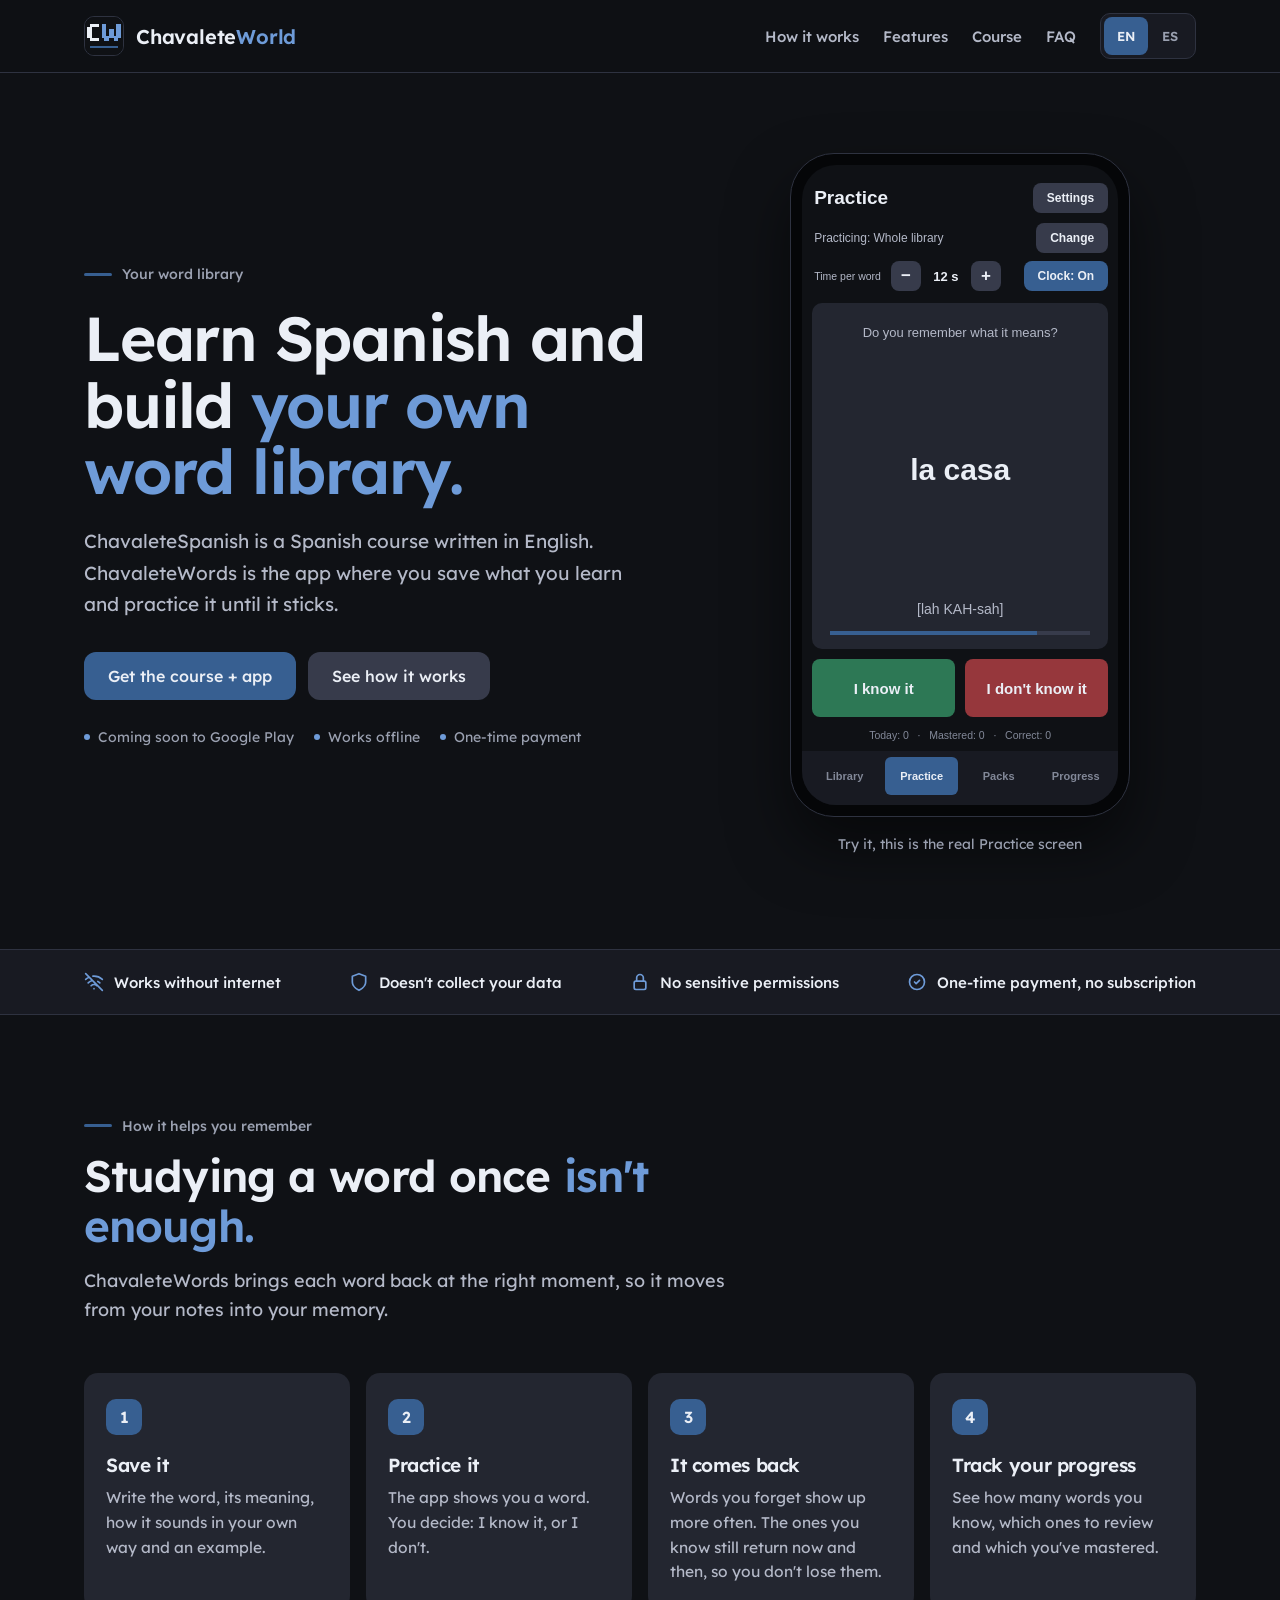
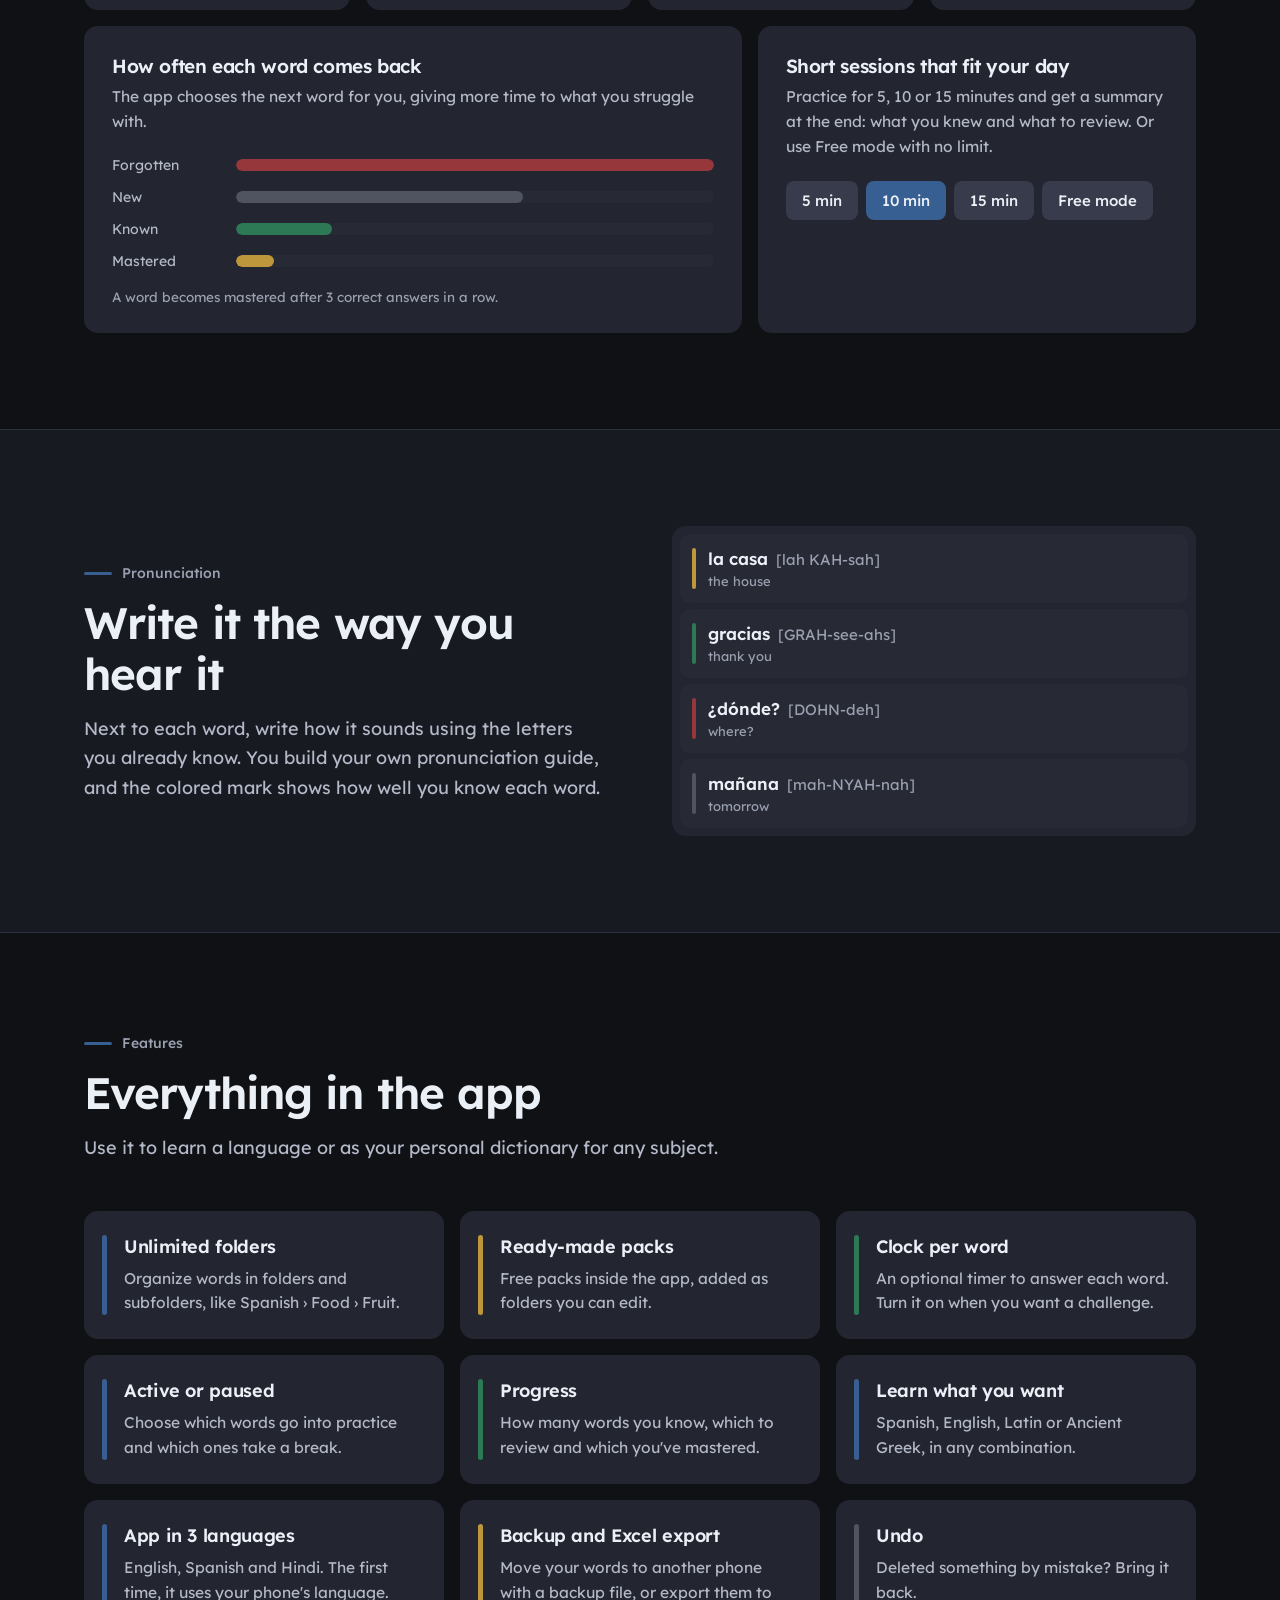
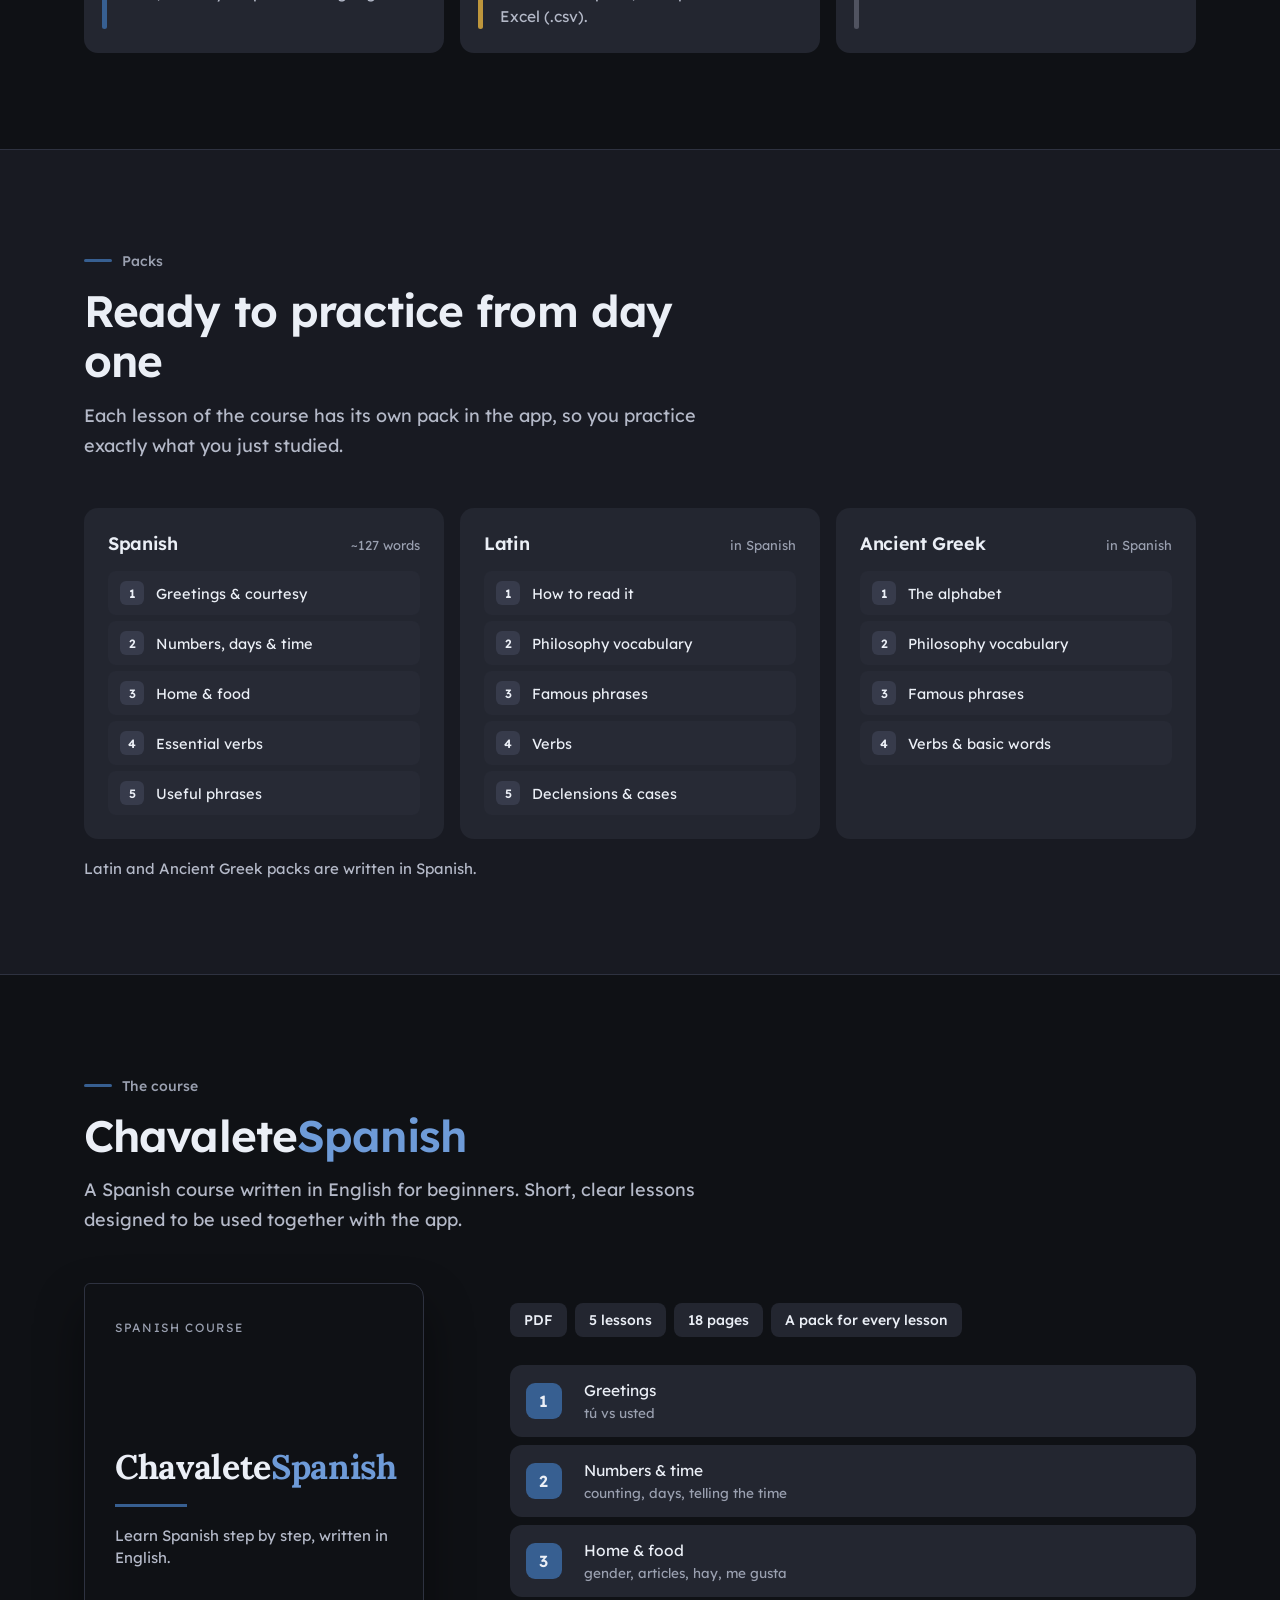
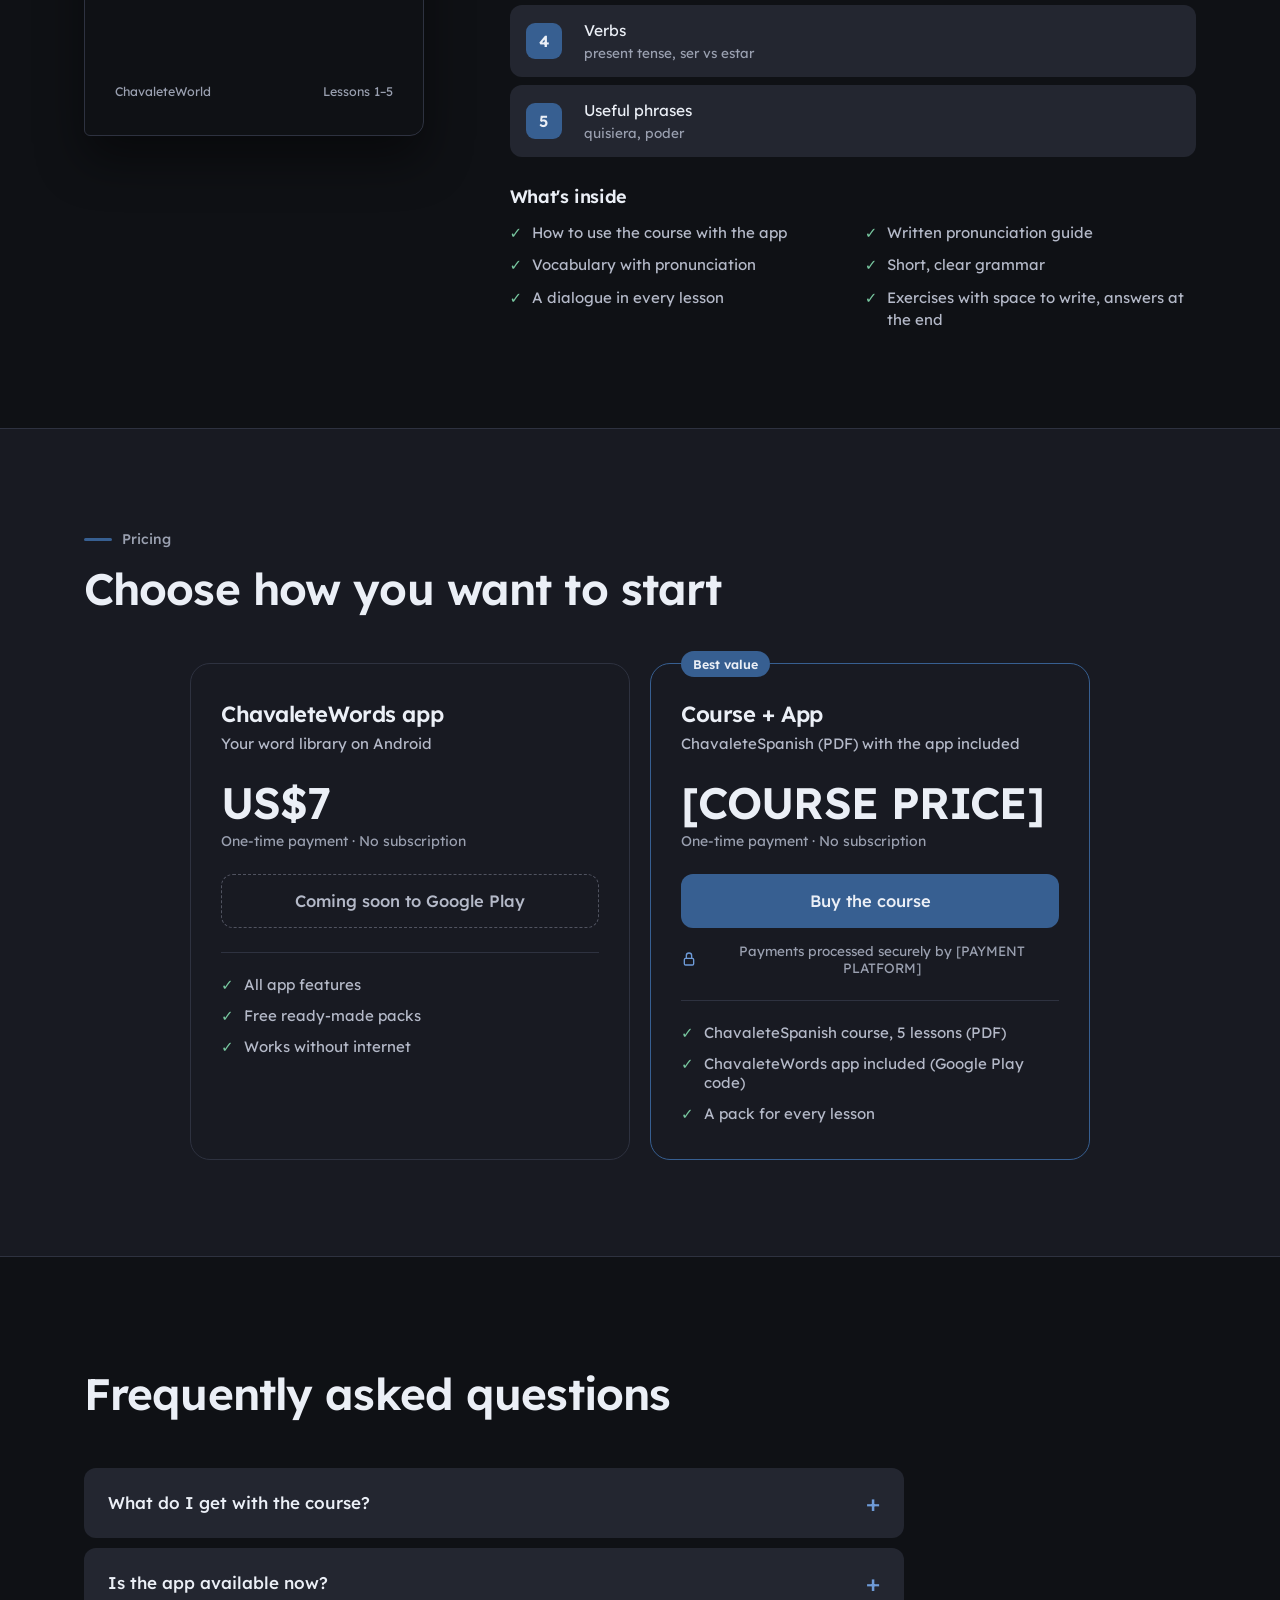
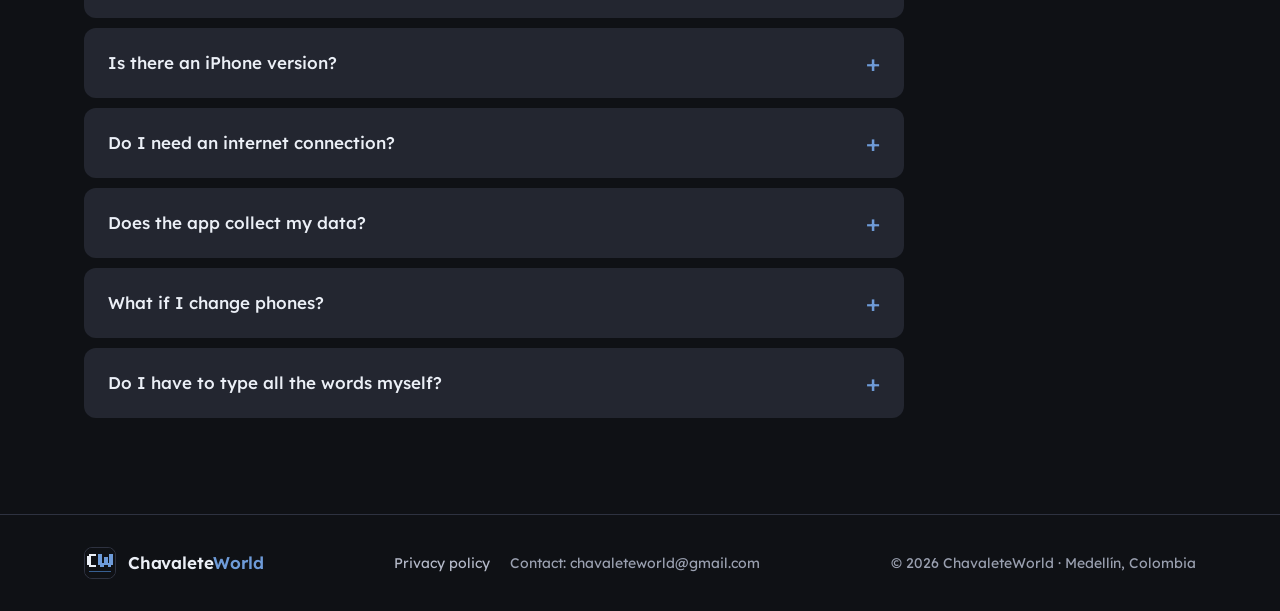
==== index.html @ b7d80557 "Primera versión del sitio" ====
<!doctype html>
<html lang="en">
  <head>
    <meta charset="utf-8" />
    <meta name="viewport" content="width=device-width, initial-scale=1" />
    <title>ChavaleteWorld | Your word library</title>
    <meta
      name="description"
      content="ChavaleteWords, the app where you build your own word library, plus language courses to learn Spanish or English."
    />
    <meta name="theme-color" content="#0F1115" />
    <link rel="icon" type="image/svg+xml" href="img/logo.svg" />
    <link rel="preconnect" href="https://fonts.googleapis.com" />
    <link rel="preconnect" href="https://fonts.gstatic.com" crossorigin />
    <link
      href="https://fonts.googleapis.com/css2?family=Lexend:wght@400;500;600;700&family=Lora:wght@600;700&display=swap"
      rel="stylesheet"
    />
    <link rel="stylesheet" href="css/estilos.css" />
  </head>
  <body>
    <header class="nav">
      <div class="wrap">
        <a class="brand" href="#top" aria-label="ChavaleteWorld">
          <img src="img/logo.svg" alt="" width="40" height="40" />
          <span>Chavalete<b>World</b></span>
        </a>
        <div class="nav-right">
          <nav class="nav-links" aria-label="Main">
            <a href="#how" data-t="nav_how"></a>
            <a href="#features" data-t="nav_features"></a>
            <a href="#course" data-t="nav_course"></a>
            <a href="#faq">FAQ</a>
          </nav>
          <div class="lang" role="group" aria-label="Language">
            <button type="button" data-lang="en" aria-pressed="true">EN</button>
            <button type="button" data-lang="es" aria-pressed="false">ES</button>
          </div>
        </div>
      </div>
    </header>

    <main id="top">
      <section class="hero">
        <div class="wrap">
          <div>
            <span class="kicker" data-t="hero_kicker"></span>
            <h1 data-h="hero_title"></h1>
            <p class="lead" data-t="hero_lead"></p>
            <div class="actions">
              <a class="btn btn-azul" href="#buy" data-t="hero_cta"></a>
              <a class="btn btn-gris" href="#how" data-t="hero_cta2"></a>
            </div>
            <div class="hero-meta">
              <span data-t="meta_play"></span>
              <span data-t="meta_offline"></span>
              <span data-t="meta_once"></span>
            </div>
          </div>

          <div>
            <div class="phone" role="group" data-aria="demo_aria">
              <div class="app">
                <div class="a-top">
                  <h3 data-t="a_title"></h3>
                  <span class="a-chip" aria-hidden="true" data-t="a_settings"></span>
                </div>
                <div class="a-row">
                  <span class="a-where" id="p-where"></span>
                  <button class="a-btn" id="p-change" type="button" data-t="a_change"></button>
                </div>
                <div class="a-row">
                  <div class="a-time">
                    <small data-t="a_time"></small>
                    <button class="a-pm" id="p-minus" type="button" aria-label="−5 s">−</button>
                    <strong id="p-secs">15 s</strong>
                    <button class="a-pm" id="p-plus" type="button" aria-label="+5 s">+</button>
                  </div>
                  <button class="a-clock" id="p-clock" type="button"></button>
                </div>
                <div class="a-card">
                  <p class="a-state" data-t="a_remember"></p>
                  <p class="a-word" id="p-word"></p>
                  <p class="a-pron" id="p-pron"></p>
                  <div class="a-bar" id="p-bar-wrap"><span id="p-bar"></span></div>
                  <div class="a-panel" id="p-panel" hidden aria-live="polite">
                    <p class="a-ptitle" id="p-ptitle"></p>
                    <div class="a-ptext" id="p-ptext"></div>
                    <div class="a-pbtns">
                      <button class="a-ver" id="p-ver" type="button" data-t="a_show"></button>
                      <button class="a-cont" id="p-cont" type="button" data-t="a_continue"></button>
                    </div>
                  </div>
                </div>
                <div class="a-yn" id="p-yn">
                  <button class="a-si" id="p-si" type="button" data-t="a_yes"></button>
                  <button class="a-no" id="p-no" type="button" data-t="a_no"></button>
                </div>
                <p class="a-stats" id="p-stats"></p>
                <div class="a-nav" aria-hidden="true">
                  <span data-t="a_lib"></span>
                  <span class="on" data-t="a_title"></span>
                  <span data-t="a_packs"></span>
                  <span data-t="a_progress"></span>
                </div>
              </div>
            </div>
            <p class="demo-note" data-t="demo_note"></p>
          </div>
        </div>
      </section>

      <div class="trust">
        <ul>
          <li>
            <svg
              viewBox="0 0 24 24"
              fill="none"
              stroke="currentColor"
              stroke-width="2"
              stroke-linecap="round"
              stroke-linejoin="round"
              aria-hidden="true"
            >
              <path
                d="M2 2l20 20M8.5 16.5a5 5 0 0 1 7 0M5 13a10 10 0 0 1 5.2-2.8M19 13a10 10 0 0 0-2.4-1.7M2 8.8a15 15 0 0 1 4.2-2.6M22 8.8A15 15 0 0 0 10.7 5M12 20h.01"
              /></svg
            ><span data-t="trust_1"></span>
          </li>
          <li>
            <svg
              viewBox="0 0 24 24"
              fill="none"
              stroke="currentColor"
              stroke-width="2"
              stroke-linecap="round"
              stroke-linejoin="round"
              aria-hidden="true"
            >
              <path d="M12 22s8-4 8-10V5l-8-3-8 3v7c0 6 8 10 8 10z" /></svg
            ><span data-t="trust_2"></span>
          </li>
          <li>
            <svg
              viewBox="0 0 24 24"
              fill="none"
              stroke="currentColor"
              stroke-width="2"
              stroke-linecap="round"
              stroke-linejoin="round"
              aria-hidden="true"
            >
              <rect x="5" y="11" width="14" height="10" rx="2" />
              <path d="M8 11V7a4 4 0 0 1 8 0v4" /></svg
            ><span data-t="trust_3"></span>
          </li>
          <li>
            <svg
              viewBox="0 0 24 24"
              fill="none"
              stroke="currentColor"
              stroke-width="2"
              stroke-linecap="round"
              stroke-linejoin="round"
              aria-hidden="true"
            >
              <circle cx="12" cy="12" r="9" />
              <path d="M9 12l2 2 4-4" /></svg
            ><span data-t="trust_4"></span>
          </li>
        </ul>
      </div>

      <section id="how">
        <div class="wrap">
          <div class="head">
            <span class="kicker" data-t="how_kicker"></span>
            <h2 data-h="how_title"></h2>
            <p data-t="how_text"></p>
          </div>
          <div class="steps">
            <div class="step">
              <span class="step-n">1</span>
              <h3 data-t="s1_t"></h3>
              <p data-t="s1_p"></p>
            </div>
            <div class="step">
              <span class="step-n">2</span>
              <h3 data-t="s2_t"></h3>
              <p data-t="s2_p"></p>
            </div>
            <div class="step">
              <span class="step-n">3</span>
              <h3 data-t="s3_t"></h3>
              <p data-t="s3_p"></p>
            </div>
            <div class="step">
              <span class="step-n">4</span>
              <h3 data-t="s4_t"></h3>
              <p data-t="s4_p"></p>
            </div>
          </div>
          <div class="memory">
            <div class="box">
              <h3 data-t="freq_t"></h3>
              <p data-t="freq_p"></p>
              <div class="bars">
                <div class="bar-row">
                  <span data-t="st_forgot"></span>
                  <div class="bar-track"><span style="width: 100%; background: var(--rojo)"></span></div>
                </div>
                <div class="bar-row">
                  <span data-t="st_new"></span>
                  <div class="bar-track"><span style="width: 60%; background: var(--apagado)"></span></div>
                </div>
                <div class="bar-row">
                  <span data-t="st_known"></span>
                  <div class="bar-track"><span style="width: 20%; background: var(--verde)"></span></div>
                </div>
                <div class="bar-row">
                  <span data-t="st_mastered"></span>
                  <div class="bar-track"><span style="width: 8%; background: var(--dorado)"></span></div>
                </div>
              </div>
              <small data-t="freq_note"></small>
            </div>
            <div class="box">
              <h3 data-t="sess_t"></h3>
              <p data-t="sess_p"></p>
              <div class="chips">
                <span>5 min</span>
                <span class="on">10 min</span>
                <span>15 min</span>
                <span data-t="sess_free"></span>
              </div>
            </div>
          </div>
        </div>
      </section>

      <section class="band">
        <div class="wrap split">
          <div class="head">
            <span class="kicker" data-t="pron_kicker"></span>
            <h2 data-t="pron_title"></h2>
            <p data-t="pron_text"></p>
          </div>
          <div class="list" data-only="en">
            <div class="row" style="--m: #be963c">
              <strong>la casa</strong><em>[lah KAH-sah]</em><small>the house</small>
            </div>
            <div class="row" style="--m: #2d7855">
              <strong>gracias</strong><em>[GRAH-see-ahs]</em><small>thank you</small>
            </div>
            <div class="row" style="--m: #96373c">
              <strong>¿dónde?</strong><em>[DOHN-deh]</em><small>where?</small>
            </div>
            <div class="row" style="--m: #505360">
              <strong>mañana</strong><em>[mah-NYAH-nah]</em><small>tomorrow</small>
            </div>
          </div>
          <div class="list" data-only="es" hidden>
            <div class="row" style="--m: #be963c">
              <strong>house</strong><em>[jáus]</em><small>la casa</small>
            </div>
            <div class="row" style="--m: #2d7855">
              <strong>thank you</strong><em>[zénkiu]</em><small>gracias</small>
            </div>
            <div class="row" style="--m: #96373c">
              <strong>water</strong><em>[uórer]</em><small>el agua</small>
            </div>
            <div class="row" style="--m: #505360">
              <strong>tomorrow</strong><em>[tumórou]</em><small>mañana</small>
            </div>
          </div>
        </div>
      </section>

      <section id="features">
        <div class="wrap">
          <div class="head">
            <span class="kicker" data-t="feat_kicker"></span>
            <h2 data-t="feat_title"></h2>
            <p data-t="feat_text"></p>
          </div>
          <div class="features">
            <div class="feature" style="--m: #375f91">
              <h3 data-t="f1_t"></h3>
              <p data-t="f1_p"></p>
            </div>
            <div class="feature" style="--m: #be963c">
              <h3 data-t="f2_t"></h3>
              <p data-t="f2_p"></p>
            </div>
            <div class="feature" style="--m: #2d7855">
              <h3 data-t="f3_t"></h3>
              <p data-t="f3_p"></p>
            </div>
            <div class="feature" style="--m: #375f91">
              <h3 data-t="f4_t"></h3>
              <p data-t="f4_p"></p>
            </div>
            <div class="feature" style="--m: #2d7855">
              <h3 data-t="f5_t"></h3>
              <p data-t="f5_p"></p>
            </div>
            <div class="feature" style="--m: #375f91">
              <h3 data-t="f6_t"></h3>
              <p data-t="f6_p"></p>
            </div>
            <div class="feature" style="--m: #375f91">
              <h3 data-t="f7_t"></h3>
              <p data-t="f7_p"></p>
            </div>
            <div class="feature" style="--m: #be963c">
              <h3 data-t="f8_t"></h3>
              <p data-t="f8_p"></p>
            </div>
            <div class="feature" style="--m: #505360">
              <h3 data-t="f9_t"></h3>
              <p data-t="f9_p"></p>
            </div>
          </div>
        </div>
      </section>

      <section class="band" id="packs">
        <div class="wrap">
          <div class="head">
            <span class="kicker" data-t="packs_kicker"></span>
            <h2 data-t="packs_title"></h2>
            <p data-t="packs_text"></p>
          </div>
          <div class="packs" data-only="en">
            <div class="pack">
              <div class="pack-head">
                <h3>Spanish</h3>
                <span>~127 words</span>
              </div>
              <ol>
                <li><b>1</b>Greetings &amp; courtesy</li>
                <li><b>2</b>Numbers, days &amp; time</li>
                <li><b>3</b>Home &amp; food</li>
                <li><b>4</b>Essential verbs</li>
                <li><b>5</b>Useful phrases</li>
              </ol>
            </div>
            <div class="pack">
              <div class="pack-head">
                <h3>Latin</h3>
                <span>in Spanish</span>
              </div>
              <ol>
                <li><b>1</b>How to read it</li>
                <li><b>2</b>Philosophy vocabulary</li>
                <li><b>3</b>Famous phrases</li>
                <li><b>4</b>Verbs</li>
                <li><b>5</b>Declensions &amp; cases</li>
              </ol>
            </div>
            <div class="pack">
              <div class="pack-head">
                <h3>Ancient Greek</h3>
                <span>in Spanish</span>
              </div>
              <ol>
                <li><b>1</b>The alphabet</li>
                <li><b>2</b>Philosophy vocabulary</li>
                <li><b>3</b>Famous phrases</li>
                <li><b>4</b>Verbs &amp; basic words</li>
              </ol>
            </div>
          </div>
          <div class="packs" data-only="es" hidden>
            <div class="pack">
              <div class="pack-head">
                <h3>Inglés</h3>
                <span>~130 palabras</span>
              </div>
              <ol>
                <li><b>1</b>Saludos y cortesía</li>
                <li><b>2</b>Números, días y tiempo</li>
                <li><b>3</b>La casa y la comida</li>
                <li><b>4</b>Verbos esenciales</li>
                <li><b>5</b>Frases útiles</li>
              </ol>
            </div>
            <div class="pack">
              <div class="pack-head">
                <h3>Latín</h3>
                <span>idioma clásico</span>
              </div>
              <ol>
                <li><b>1</b>Cómo se lee</li>
                <li><b>2</b>Vocabulario filosófico</li>
                <li><b>3</b>Frases célebres</li>
                <li><b>4</b>Verbos</li>
                <li><b>5</b>Declinaciones y casos</li>
              </ol>
            </div>
            <div class="pack">
              <div class="pack-head">
                <h3>Griego antiguo</h3>
                <span>idioma clásico</span>
              </div>
              <ol>
                <li><b>1</b>Alfabeto</li>
                <li><b>2</b>Vocabulario filosófico</li>
                <li><b>3</b>Frases célebres</li>
                <li><b>4</b>Verbos y palabras básicas</li>
              </ol>
            </div>
          </div>
          <p class="pack-note" data-t="packs_note"></p>
        </div>
      </section>

      <section id="course">
        <div class="wrap">
          <div class="head">
            <span class="kicker" data-t="course_kicker"></span>
            <h2 data-h="course_title"></h2>
            <p data-t="course_text"></p>
          </div>
          <div class="course-wrap">
            <div class="cover" aria-hidden="true">
              <span class="cover-top" data-t="cover_top"></span>
              <div>
                <h3 data-h="cover_title"></h3>
                <div class="cover-line"></div>
                <p data-t="cover_sub"></p>
              </div>
              <div class="cover-foot"><span>ChavaleteWorld</span><span data-t="cover_foot"></span></div>
            </div>
            <div>
              <div class="facts">
                <span>PDF</span>
                <span data-t="fact_lessons"></span>
                <span data-t="fact_pages"></span>
                <span data-t="fact_app"></span>
              </div>
              <ol class="lessons" data-only="en">
                <li>
                  <b>1</b><span>Greetings<em>tú vs usted</em></span>
                </li>
                <li>
                  <b>2</b><span>Numbers &amp; time<em>counting, days, telling the time</em></span>
                </li>
                <li>
                  <b>3</b><span>Home &amp; food<em>gender, articles, hay, me gusta</em></span>
                </li>
                <li>
                  <b>4</b><span>Verbs<em>present tense, ser vs estar</em></span>
                </li>
                <li>
                  <b>5</b><span>Useful phrases<em>quisiera, poder</em></span>
                </li>
              </ol>
              <ol class="lessons" data-only="es" hidden>
                <li>
                  <b>1</b><span>Saludos<em>el verbo to be</em></span>
                </li>
                <li>
                  <b>2</b><span>Números, días y hora<em>contar y decir la hora</em></span>
                </li>
                <li>
                  <b>3</b><span>Casa y comida<em>a/an/the, plurales, there is/are, I like</em></span>
                </li>
                <li>
                  <b>4</b><span>Verbos<em>presente simple</em></span>
                </li>
                <li>
                  <b>5</b><span>Frases útiles<em>would like, can</em></span>
                </li>
              </ol>
              <div class="inside">
                <h3 data-t="inside_t"></h3>
                <ul>
                  <li data-t="in_1"></li>
                  <li data-t="in_2"></li>
                  <li data-t="in_3"></li>
                  <li data-t="in_4"></li>
                  <li data-t="in_5"></li>
                  <li data-t="in_6"></li>
                </ul>
              </div>
            </div>
          </div>
        </div>
      </section>

      <section class="band" id="buy">
        <div class="wrap">
          <div class="head">
            <span class="kicker" data-t="buy_kicker"></span>
            <h2 data-t="buy_title"></h2>
          </div>
          <div class="plans">
            <div class="plan">
              <h3 data-t="plan_app_t"></h3>
              <p class="sub" data-t="plan_app_sub"></p>
              <p class="price" data-t="plan_app_price"></p>
              <p class="price-note" data-t="plan_app_note"></p>
              <span class="btn btn-soon" data-t="meta_play"></span>
              <ul>
                <li data-t="pa_1"></li>
                <li data-t="pa_2"></li>
                <li data-t="pa_3"></li>
              </ul>
            </div>
            <div class="plan main">
              <span class="plan-tag" data-t="plan_best"></span>
              <h3 data-t="plan_course_t"></h3>
              <p class="sub" data-t="plan_course_sub"></p>
              <p class="price" data-t="plan_course_price"></p>
              <p class="price-note" data-t="plan_app_note"></p>
              <a class="btn btn-azul" href="[PAYMENT LINK]" data-t="plan_buy"></a>
              <p class="secure">
                <svg
                  viewBox="0 0 24 24"
                  fill="none"
                  stroke="currentColor"
                  stroke-width="2"
                  stroke-linecap="round"
                  stroke-linejoin="round"
                  aria-hidden="true"
                >
                  <rect x="5" y="11" width="14" height="10" rx="2" />
                  <path d="M8 11V7a4 4 0 0 1 8 0v4" /></svg
                ><span data-t="secure"></span>
              </p>
              <ul>
                <li data-t="pc_1"></li>
                <li data-t="pc_2"></li>
                <li data-t="pc_3"></li>
              </ul>
            </div>
          </div>
        </div>
      </section>

      <section id="faq">
        <div class="wrap">
          <div class="head">
            <h2 data-t="faq_title"></h2>
          </div>
          <div class="faq-list">
            <details>
              <summary data-t="q1"></summary>
              <p data-t="a1"></p>
            </details>
            <details>
              <summary data-t="q2"></summary>
              <p data-t="a2"></p>
            </details>
            <details>
              <summary data-t="q3"></summary>
              <p data-t="a3"></p>
            </details>
            <details>
              <summary data-t="q4"></summary>
              <p data-t="a4"></p>
            </details>
            <details>
              <summary data-t="q5"></summary>
              <p data-t="a5"></p>
            </details>
            <details>
              <summary data-t="q6"></summary>
              <p data-t="a6"></p>
            </details>
            <details>
              <summary data-t="q7"></summary>
              <p data-t="a7"></p>
            </details>
          </div>
        </div>
      </section>
    </main>

    <footer>
      <div class="wrap">
        <a class="brand" href="#top" aria-label="ChavaleteWorld">
          <img src="img/logo.svg" alt="" width="40" height="40" />
          <span>Chavalete<b>World</b></span>
        </a>
        <div class="foot-links">
          <a href="privacy.html" data-t="privacy"></a>
          <span data-t="contact"></span>
        </div>
        <span data-t="copyright"></span>
      </div>
    </footer>

    <script src="js/textos.js"></script>
    <script src="js/main.js"></script>
  </body>
</html>
---- css/estilos.css ----
:root {
  --fondo: #0f1115;
  --panel: #181a22;
  --tarjeta: #232630;
  --fila: #272a35;
  --boton: #373b4b;
  --apagado: #505360;
  --azul: #375f91;
  --azul-claro: #6e9bd8;
  --verde: #2d7855;
  --verde-claro: #78c8a0;
  --dorado: #be963c;
  --rojo: #96373c;
  --rojo-claro: #e68c8c;
  --blanco: #ebeff6;
  --gris: #b4b9c8;
  --gris-osc: #9aa0b0;
  --borde: #2e3240;
}
* {
  box-sizing: border-box;
}
html {
  scroll-behavior: smooth;
}
body {
  margin: 0;
  font-family: "Lexend", system-ui, sans-serif;
  background: var(--fondo);
  color: var(--blanco);
  -webkit-font-smoothing: antialiased;
}
a {
  color: var(--azul-claro);
}
h1,
h2,
h3,
p {
  margin: 0;
}
h1,
h2,
h3 {
  font-weight: 600;
  letter-spacing: -0.02em;
}
[hidden] {
  display: none !important;
}
.wrap {
  max-width: 1160px;
  margin: 0 auto;
  padding: 0 24px;
}

.brand {
  display: flex;
  align-items: center;
  gap: 12px;
  text-decoration: none;
  color: var(--blanco);
  font-weight: 600;
  font-size: 20px;
  letter-spacing: -0.01em;
}
.brand img {
  width: 40px;
  height: 40px;
  flex: none;
  border-radius: 10px;
  border: 1px solid var(--borde);
}
.brand b {
  font-weight: 600;
  color: var(--azul-claro);
}

.nav {
  position: sticky;
  top: 0;
  z-index: 10;
  background: rgba(15, 17, 21, 0.92);
  backdrop-filter: blur(10px);
  border-bottom: 1px solid var(--borde);
}
.nav .wrap {
  display: flex;
  align-items: center;
  justify-content: space-between;
  gap: 16px;
  flex-wrap: wrap;
  min-height: 72px;
}
.nav-right {
  display: flex;
  align-items: center;
  gap: 24px;
  flex-wrap: wrap;
}
.nav-links {
  display: flex;
  align-items: center;
  gap: 24px;
  font-size: 15px;
  font-weight: 500;
}
.nav-links a {
  color: var(--gris);
  text-decoration: none;
}
.nav-links a:hover {
  color: var(--blanco);
}
.lang {
  display: flex;
  background: var(--panel);
  border: 1px solid var(--borde);
  border-radius: 10px;
  padding: 3px;
}
.lang button {
  min-width: 44px;
  min-height: 38px;
  border: 0;
  border-radius: 8px;
  background: transparent;
  color: var(--gris-osc);
  font-family: inherit;
  font-weight: 600;
  font-size: 13px;
  cursor: pointer;
}
.lang button[aria-pressed="true"] {
  background: var(--azul);
  color: var(--blanco);
}

.btn {
  display: inline-flex;
  align-items: center;
  justify-content: center;
  min-height: 48px;
  padding: 0 24px;
  border-radius: 12px;
  font-family: inherit;
  font-weight: 500;
  font-size: 16px;
  text-decoration: none;
  border: 0;
  cursor: pointer;
  transition:
    filter 0.15s ease,
    background 0.15s ease;
}
.btn-azul {
  background: var(--azul);
  color: var(--blanco);
}
.btn-azul:hover {
  filter: brightness(1.12);
}
.btn-gris {
  background: var(--boton);
  color: var(--blanco);
}
.btn-gris:hover {
  background: #424760;
}
.btn-soon {
  background: transparent;
  border: 1px dashed var(--apagado);
  color: var(--gris);
  cursor: default;
}
.btn:focus-visible,
button:focus-visible,
summary:focus-visible,
a:focus-visible {
  outline: 2px solid var(--azul-claro);
  outline-offset: 3px;
}

.hero {
  padding: 80px 0 96px;
}
.hero .wrap {
  display: grid;
  grid-template-columns: minmax(0, 1.1fr) minmax(0, 0.9fr);
  gap: 64px;
  align-items: center;
}
.kicker {
  display: inline-flex;
  align-items: center;
  gap: 10px;
  font-size: 14px;
  font-weight: 500;
  color: var(--gris-osc);
}
.kicker::before {
  content: "";
  width: 28px;
  height: 3px;
  border-radius: 2px;
  background: var(--azul);
}
.hero h1 {
  font-size: clamp(40px, 5.4vw, 62px);
  line-height: 1.07;
  margin: 22px 0;
}
.hero h1 b,
.head h2 b {
  font-weight: 600;
  color: var(--azul-claro);
}
.lead {
  font-size: 19px;
  line-height: 1.65;
  color: var(--gris);
  max-width: 560px;
}
.actions {
  display: flex;
  flex-wrap: wrap;
  gap: 12px;
  margin-top: 32px;
}
.hero-meta {
  margin-top: 28px;
  display: flex;
  flex-wrap: wrap;
  gap: 8px 20px;
  font-size: 14px;
  color: var(--gris-osc);
}
.hero-meta span {
  display: flex;
  align-items: center;
  gap: 8px;
}
.hero-meta span::before {
  content: "";
  width: 6px;
  height: 6px;
  border-radius: 50%;
  background: var(--azul-claro);
}

.phone {
  width: 340px;
  max-width: 100%;
  margin: 0 auto;
  background: #050608;
  border: 1px solid var(--borde);
  border-radius: 44px;
  padding: 11px;
  box-shadow: 0 30px 60px rgba(0, 0, 0, 0.5);
}
.app {
  font-family: Arial, "Liberation Sans", Helvetica, sans-serif;
  background: var(--fondo);
  border-radius: 34px;
  overflow: hidden;
  height: 640px;
  display: flex;
  flex-direction: column;
  color: var(--blanco);
}
.app button {
  font-family: inherit;
  color: var(--blanco);
  border: 0;
  border-radius: 8px;
  cursor: pointer;
}
.app button:hover {
  filter: brightness(1.15);
}
.a-top {
  display: flex;
  justify-content: space-between;
  align-items: center;
  padding: 18px 10px 6px 12px;
}
.a-top h3 {
  font-family: inherit;
  font-size: 19px;
  font-weight: 700;
  letter-spacing: 0;
}
.a-chip {
  background: var(--boton);
  font-size: 12px;
  font-weight: 700;
  padding: 0 14px;
  height: 30px;
  display: inline-flex;
  align-items: center;
  border-radius: 8px;
}
.a-row {
  display: flex;
  justify-content: space-between;
  align-items: center;
  gap: 8px;
  padding: 4px 10px 4px 12px;
}
.a-where {
  font-size: 12px;
  color: var(--gris);
  white-space: nowrap;
  overflow: hidden;
  text-overflow: ellipsis;
}
.a-btn {
  background: var(--boton);
  font-size: 12px;
  font-weight: 700;
  height: 30px;
  padding: 0 14px;
  flex: none;
}
.a-time {
  display: flex;
  align-items: center;
  gap: 8px;
}
.a-time small {
  font-size: 10.5px;
  color: var(--gris);
  margin-right: 2px;
}
.a-pm {
  background: var(--boton);
  width: 30px;
  height: 30px;
  font-size: 17px;
  font-weight: 700;
  padding: 0;
}
.a-time strong {
  font-size: 13px;
  min-width: 34px;
  text-align: center;
}
.a-clock {
  height: 30px;
  padding: 0 14px;
  font-size: 12px;
  font-weight: 700;
  flex: none;
}
.a-card {
  position: relative;
  flex: 1;
  margin: 8px 10px 0;
  background: var(--tarjeta);
  border-radius: 10px;
  display: flex;
  flex-direction: column;
  align-items: center;
  text-align: center;
  padding: 22px 16px 30px;
  overflow: hidden;
}
.a-state {
  font-size: 13px;
  color: var(--gris);
}
.a-word {
  flex: 1;
  display: flex;
  align-items: center;
  justify-content: center;
  font-size: 30px;
  font-weight: 700;
  line-height: 1.15;
  overflow-wrap: anywhere;
}
.a-pron {
  font-size: 14px;
  color: var(--gris);
  min-height: 18px;
}
.a-bar {
  position: absolute;
  left: 18px;
  right: 18px;
  bottom: 14px;
  height: 4px;
  background: var(--boton);
}
.a-bar span {
  display: block;
  height: 100%;
  width: 100%;
  background: var(--azul);
}
.a-panel {
  position: absolute;
  inset: 0;
  background: #303442;
  border-radius: 10px;
  display: flex;
  flex-direction: column;
  align-items: center;
  text-align: center;
  padding: 22px 12px 12px;
}
.a-ptitle {
  font-size: 16px;
  font-weight: 700;
  color: var(--gris);
}
.a-ptext {
  flex: 1;
  display: flex;
  flex-direction: column;
  align-items: center;
  justify-content: center;
  gap: 6px;
  font-size: 22px;
  line-height: 1.3;
}
.a-ptext b {
  font-size: 24px;
}
.a-ptext .g {
  font-size: 14px;
  color: var(--gris-osc);
}
.a-ptext .q {
  font-size: 15px;
  color: var(--gris-osc);
}
.a-pbtns {
  display: flex;
  gap: 8px;
  width: 100%;
}
.a-pbtns button {
  flex: 1;
  height: 42px;
  font-size: 13px;
  font-weight: 700;
}
.a-ver {
  background: var(--azul);
}
.a-cont {
  background: var(--boton);
}
.a-yn {
  display: flex;
  gap: 10px;
  padding: 10px 10px 0;
  height: 68px;
}
.a-yn.off {
  visibility: hidden;
}
.a-yn button {
  flex: 1;
  font-size: 15px;
  font-weight: 700;
}
.a-si {
  background: var(--verde);
}
.a-no {
  background: var(--rojo);
}
.a-stats {
  font-size: 10.5px;
  color: #828898;
  text-align: center;
  padding: 12px 0 10px;
  white-space: pre;
}
.a-nav {
  display: grid;
  grid-template-columns: repeat(4, minmax(0, 1fr));
  gap: 4px;
  background: var(--panel);
  padding: 6px 6px 10px;
}
.a-nav span {
  display: flex;
  align-items: center;
  justify-content: center;
  height: 38px;
  font-size: 11px;
  font-weight: 700;
  color: #828898;
  border-radius: 6px;
}
.a-nav span.on {
  background: var(--azul);
  color: var(--blanco);
}
.demo-note {
  text-align: center;
  font-size: 14px;
  color: var(--gris-osc);
  margin-top: 18px;
}

.trust {
  background: var(--panel);
  border-top: 1px solid var(--borde);
  border-bottom: 1px solid var(--borde);
}
.trust ul {
  list-style: none;
  margin: 0 auto;
  padding: 22px 24px;
  max-width: 1160px;
  display: flex;
  flex-wrap: wrap;
  justify-content: space-between;
  gap: 14px 32px;
}
.trust li {
  display: flex;
  align-items: center;
  gap: 10px;
  font-size: 15px;
  font-weight: 500;
}
.trust svg {
  width: 20px;
  height: 20px;
  flex: none;
  color: var(--azul-claro);
}

section {
  padding: 96px 0;
}
.head {
  max-width: 660px;
  margin-bottom: 48px;
}
.head h2 {
  font-size: clamp(30px, 3.6vw, 44px);
  line-height: 1.15;
  margin: 16px 0 14px;
}
.head p {
  font-size: 18px;
  line-height: 1.65;
  color: var(--gris);
}
.band {
  background: var(--panel);
  border-top: 1px solid var(--borde);
  border-bottom: 1px solid var(--borde);
}

.steps {
  display: grid;
  grid-template-columns: repeat(4, minmax(0, 1fr));
  gap: 16px;
}
.step {
  background: var(--tarjeta);
  border-radius: 14px;
  padding: 26px 22px;
}
.step-n {
  display: inline-flex;
  align-items: center;
  justify-content: center;
  width: 36px;
  height: 36px;
  border-radius: 10px;
  background: var(--azul);
  font-weight: 600;
  margin-bottom: 18px;
}
.step h3 {
  font-size: 19px;
  margin-bottom: 8px;
}
.step p {
  font-size: 15.5px;
  line-height: 1.6;
  color: var(--gris);
}

.memory {
  display: grid;
  grid-template-columns: minmax(0, 1.2fr) minmax(0, 0.8fr);
  gap: 16px;
  margin-top: 16px;
}
.box {
  background: var(--tarjeta);
  border-radius: 14px;
  padding: 28px;
}
.box h3 {
  font-size: 19px;
  margin-bottom: 6px;
}
.box > p {
  font-size: 15.5px;
  line-height: 1.6;
  color: var(--gris);
}
.bars {
  display: flex;
  flex-direction: column;
  gap: 14px;
  margin-top: 22px;
}
.bar-row {
  display: grid;
  grid-template-columns: 110px minmax(0, 1fr);
  align-items: center;
  gap: 14px;
  font-size: 14px;
  color: var(--gris);
}
.bar-track {
  height: 12px;
  background: var(--fila);
  border-radius: 6px;
  overflow: hidden;
}
.bar-track span {
  display: block;
  height: 100%;
  border-radius: 6px;
}
.box small {
  display: block;
  margin-top: 18px;
  font-size: 13.5px;
  color: var(--gris-osc);
}
.chips {
  display: flex;
  flex-wrap: wrap;
  gap: 8px;
  margin-top: 22px;
}
.chips span {
  background: var(--boton);
  border-radius: 8px;
  padding: 10px 16px;
  font-size: 15px;
  font-weight: 500;
}
.chips span.on {
  background: var(--azul);
}

.split {
  display: grid;
  grid-template-columns: minmax(0, 1fr) minmax(0, 1fr);
  gap: 64px;
  align-items: center;
}
.split .head {
  margin-bottom: 0;
}
.list {
  background: var(--tarjeta);
  border-radius: 14px;
  padding: 8px;
  display: flex;
  flex-direction: column;
  gap: 6px;
}
.row {
  position: relative;
  background: var(--fila);
  border-radius: 10px;
  padding: 14px 16px 14px 28px;
}
.row::before {
  content: "";
  position: absolute;
  left: 12px;
  top: 14px;
  bottom: 14px;
  width: 4px;
  border-radius: 2px;
  background: var(--m, var(--apagado));
}
.row strong {
  font-weight: 600;
  font-size: 17px;
}
.row em {
  font-style: normal;
  color: var(--gris-osc);
  font-size: 15px;
  margin-left: 8px;
}
.row small {
  display: block;
  font-size: 13px;
  color: var(--gris-osc);
  margin-top: 4px;
}

.features {
  display: grid;
  grid-template-columns: repeat(3, minmax(0, 1fr));
  gap: 16px;
}
.feature {
  position: relative;
  background: var(--tarjeta);
  border-radius: 14px;
  padding: 24px 24px 24px 40px;
}
.feature::before {
  content: "";
  position: absolute;
  left: 18px;
  top: 24px;
  bottom: 24px;
  width: 5px;
  border-radius: 3px;
  background: var(--m, var(--azul));
}
.feature h3 {
  font-size: 18px;
  margin-bottom: 8px;
}
.feature p {
  font-size: 15.5px;
  line-height: 1.6;
  color: var(--gris);
}

.packs {
  display: grid;
  grid-template-columns: repeat(3, minmax(0, 1fr));
  gap: 16px;
}
.pack {
  background: var(--tarjeta);
  border-radius: 14px;
  padding: 24px;
}
.pack-head {
  display: flex;
  justify-content: space-between;
  align-items: baseline;
  gap: 12px;
  margin-bottom: 16px;
}
.pack-head h3 {
  font-size: 18px;
}
.pack-head span {
  font-size: 13px;
  color: var(--gris-osc);
  white-space: nowrap;
}
.pack ol {
  margin: 0;
  padding: 0;
  list-style: none;
  display: flex;
  flex-direction: column;
  gap: 6px;
}
.pack li {
  display: flex;
  gap: 12px;
  align-items: center;
  background: var(--fila);
  border-radius: 8px;
  padding: 10px 12px;
  font-size: 14.5px;
}
.pack li b {
  flex: none;
  width: 24px;
  height: 24px;
  border-radius: 6px;
  background: var(--boton);
  display: inline-flex;
  align-items: center;
  justify-content: center;
  font-size: 12px;
  font-weight: 600;
}
.pack-note {
  margin-top: 20px;
  font-size: 15px;
  color: var(--gris);
}

.course-wrap {
  display: grid;
  grid-template-columns: minmax(0, 0.7fr) minmax(0, 1.3fr);
  gap: 56px;
  align-items: start;
}
.cover {
  aspect-ratio: 3/4;
  max-width: 340px;
  width: 100%;
  background: var(--fondo);
  border: 1px solid var(--borde);
  border-radius: 6px 14px 14px 6px;
  box-shadow: 0 24px 48px rgba(0, 0, 0, 0.45);
  padding: 36px 30px;
  display: flex;
  flex-direction: column;
  justify-content: space-between;
}
.cover-top {
  font-size: 12px;
  letter-spacing: 0.14em;
  text-transform: uppercase;
  color: var(--gris-osc);
}
.cover h3 {
  font-family: "Lora", Georgia, serif;
  font-weight: 700;
  font-size: 34px;
  letter-spacing: -0.01em;
  line-height: 1.1;
}
.cover h3 b {
  color: var(--azul-claro);
  font-weight: 700;
}
.cover-line {
  width: 72px;
  height: 3px;
  background: var(--azul);
  margin: 18px 0;
}
.cover p {
  font-size: 15px;
  color: var(--gris);
  line-height: 1.5;
}
.cover-foot {
  display: flex;
  justify-content: space-between;
  font-size: 12.5px;
  color: var(--gris-osc);
}
.facts {
  display: flex;
  flex-wrap: wrap;
  gap: 8px;
  margin: 20px 0 28px;
}
.facts span {
  background: var(--tarjeta);
  border-radius: 8px;
  padding: 8px 14px;
  font-size: 14px;
  font-weight: 500;
}
.lessons {
  list-style: none;
  margin: 0;
  padding: 0;
  display: flex;
  flex-direction: column;
  gap: 8px;
}
.lessons li {
  display: grid;
  grid-template-columns: 44px minmax(0, 1fr);
  gap: 14px;
  align-items: center;
  background: var(--tarjeta);
  border-radius: 12px;
  padding: 14px 16px;
}
.lessons li b {
  width: 36px;
  height: 36px;
  border-radius: 9px;
  background: var(--azul);
  display: inline-flex;
  align-items: center;
  justify-content: center;
  font-weight: 600;
}
.lessons li span {
  font-size: 15.5px;
  line-height: 1.45;
}
.lessons li em {
  display: block;
  font-style: normal;
  font-size: 13.5px;
  color: var(--gris-osc);
  margin-top: 2px;
}
.inside {
  margin-top: 28px;
}
.inside h3 {
  font-size: 18px;
  margin-bottom: 14px;
}
.inside ul {
  list-style: none;
  margin: 0;
  padding: 0;
  display: grid;
  grid-template-columns: repeat(2, minmax(0, 1fr));
  gap: 10px 24px;
}
.inside li {
  display: flex;
  gap: 10px;
  font-size: 15px;
  color: var(--gris);
  line-height: 1.5;
}
.inside li::before {
  content: "✓";
  color: var(--verde-claro);
  font-weight: 600;
}

.plans {
  display: grid;
  grid-template-columns: repeat(2, minmax(0, 1fr));
  gap: 20px;
  max-width: 900px;
  margin: 0 auto;
}
.plan {
  position: relative;
  background: var(--panel);
  border: 1px solid var(--borde);
  border-radius: 20px;
  padding: 36px 30px;
  display: flex;
  flex-direction: column;
}
.plan.main {
  border-color: var(--azul);
}
.plan-tag {
  position: absolute;
  top: -13px;
  left: 30px;
  background: var(--azul);
  font-size: 12.5px;
  font-weight: 600;
  padding: 5px 12px;
  border-radius: 999px;
}
.plan h3 {
  font-size: 22px;
}
.plan .sub {
  color: var(--gris);
  font-size: 15px;
  margin-top: 6px;
}
.price {
  font-size: 44px;
  font-weight: 600;
  margin: 22px 0 2px;
  letter-spacing: -0.02em;
}
.price-note {
  font-size: 14px;
  color: var(--gris-osc);
  margin-bottom: 24px;
}
.plan .btn {
  width: 100%;
  min-height: 54px;
  font-size: 16.5px;
}
.plan ul {
  list-style: none;
  margin: 24px 0 0;
  padding: 22px 0 0;
  border-top: 1px solid var(--borde);
  display: flex;
  flex-direction: column;
  gap: 12px;
  font-size: 15px;
  color: var(--gris);
}
.plan li {
  display: flex;
  gap: 10px;
}
.plan li::before {
  content: "✓";
  color: var(--verde-claro);
  font-weight: 600;
}
.secure {
  display: flex;
  align-items: center;
  justify-content: center;
  gap: 8px;
  margin-top: 14px;
  font-size: 13.5px;
  color: var(--gris-osc);
  text-align: center;
}
.secure svg {
  width: 16px;
  height: 16px;
  flex: none;
  color: var(--azul-claro);
}

.faq-list {
  max-width: 820px;
  display: flex;
  flex-direction: column;
  gap: 10px;
}
.faq-list details {
  background: var(--tarjeta);
  border-radius: 12px;
}
.faq-list summary {
  list-style: none;
  cursor: pointer;
  display: flex;
  justify-content: space-between;
  align-items: center;
  gap: 24px;
  padding: 20px 24px;
  font-weight: 500;
  font-size: 17px;
  min-height: 44px;
}
.faq-list summary::-webkit-details-marker {
  display: none;
}
.faq-list summary::after {
  content: "+";
  font-size: 24px;
  font-weight: 400;
  color: var(--azul-claro);
  transition: transform 0.2s ease;
}
.faq-list details[open] summary::after {
  transform: rotate(45deg);
}
.faq-list details p {
  padding: 0 24px 22px;
  font-size: 16px;
  line-height: 1.7;
  color: var(--gris);
}

footer {
  border-top: 1px solid var(--borde);
}
footer .wrap {
  display: flex;
  flex-wrap: wrap;
  justify-content: space-between;
  align-items: center;
  gap: 20px;
  padding-top: 32px;
  padding-bottom: 32px;
  font-size: 14px;
  color: var(--gris-osc);
}
footer .brand {
  font-size: 17px;
}
footer .brand img {
  width: 32px;
  height: 32px;
  border-radius: 8px;
}
.foot-links {
  display: flex;
  flex-wrap: wrap;
  gap: 20px;
}
.foot-links a {
  color: var(--gris);
  text-decoration: none;
}
.foot-links a:hover {
  color: var(--blanco);
}

@media (max-width: 1000px) {
  .steps {
    grid-template-columns: repeat(2, minmax(0, 1fr));
  }
  .features,
  .packs {
    grid-template-columns: repeat(2, minmax(0, 1fr));
  }
}
@media (max-width: 900px) {
  .hero .wrap,
  .split,
  .memory,
  .course-wrap,
  .plans {
    grid-template-columns: 1fr;
    gap: 40px;
  }
  .memory {
    gap: 16px;
  }
  section {
    padding: 72px 0;
  }
  .hero {
    padding: 48px 0 72px;
  }
  .cover {
    margin: 0 auto;
  }
}
@media (max-width: 640px) {
  .back {
    display: none;
  }
  .nav-links {
    display: none;
  }
  .steps,
  .features,
  .packs,
  .inside ul {
    grid-template-columns: 1fr;
  }
  .bar-row {
    grid-template-columns: 90px minmax(0, 1fr);
  }
}
@media (prefers-reduced-motion: reduce) {
  html {
    scroll-behavior: auto;
  }
}

.back {
  color: var(--gris);
  text-decoration: none;
  font-size: 15px;
  font-weight: 500;
}
.back:hover {
  color: var(--blanco);
}
.doc {
  max-width: 780px;
  margin: 0 auto;
  padding: 72px 24px 96px;
}
.doc h1 {
  font-size: clamp(34px, 4.4vw, 48px);
  font-weight: 600;
  letter-spacing: -0.02em;
  line-height: 1.12;
  margin: 18px 0 12px;
}
.date {
  font-size: 15px;
  color: var(--gris-osc);
}
.summary {
  background: var(--panel);
  border: 1px solid var(--borde);
  border-radius: 14px;
  padding: 24px 26px;
  margin: 36px 0 12px;
}
.summary h2 {
  font-size: 18px;
  margin-bottom: 14px;
}
.summary ul {
  list-style: none;
  margin: 0;
  padding: 0;
  display: flex;
  flex-direction: column;
  gap: 10px;
}
.summary li {
  display: flex;
  gap: 10px;
  font-size: 16px;
  line-height: 1.55;
}
.summary li::before {
  content: "✓";
  color: var(--verde-claro);
  font-weight: 600;
}
.doc section {
  padding: 36px 0 0;
}
.doc h2 {
  font-size: 22px;
  font-weight: 600;
  letter-spacing: -0.01em;
  margin-bottom: 12px;
}
.doc p,
.doc li {
  font-size: 16.5px;
  line-height: 1.75;
  color: var(--gris);
}
.doc p + p {
  margin-top: 12px;
}
.doc ul.plain {
  margin: 12px 0 0;
  padding-left: 22px;
  display: flex;
  flex-direction: column;
  gap: 8px;
}
.doc strong {
  color: var(--blanco);
  font-weight: 500;
}
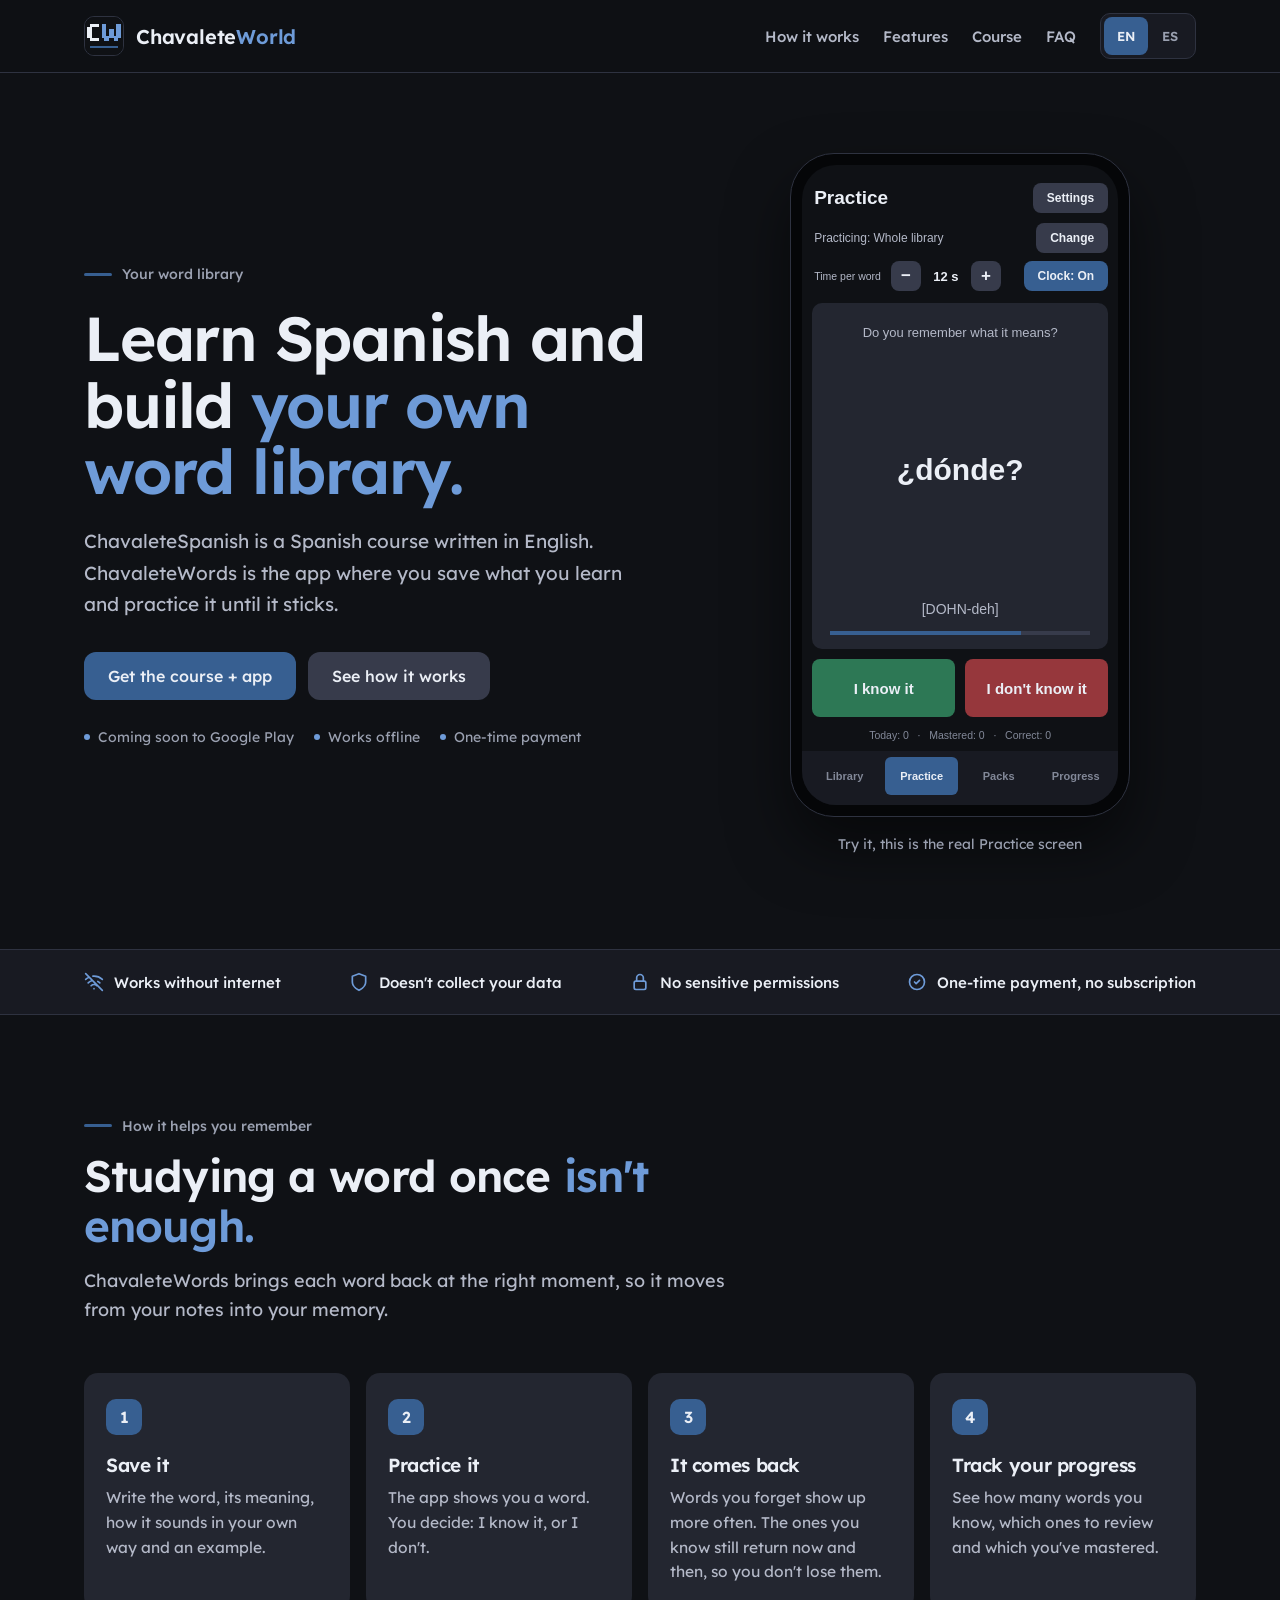
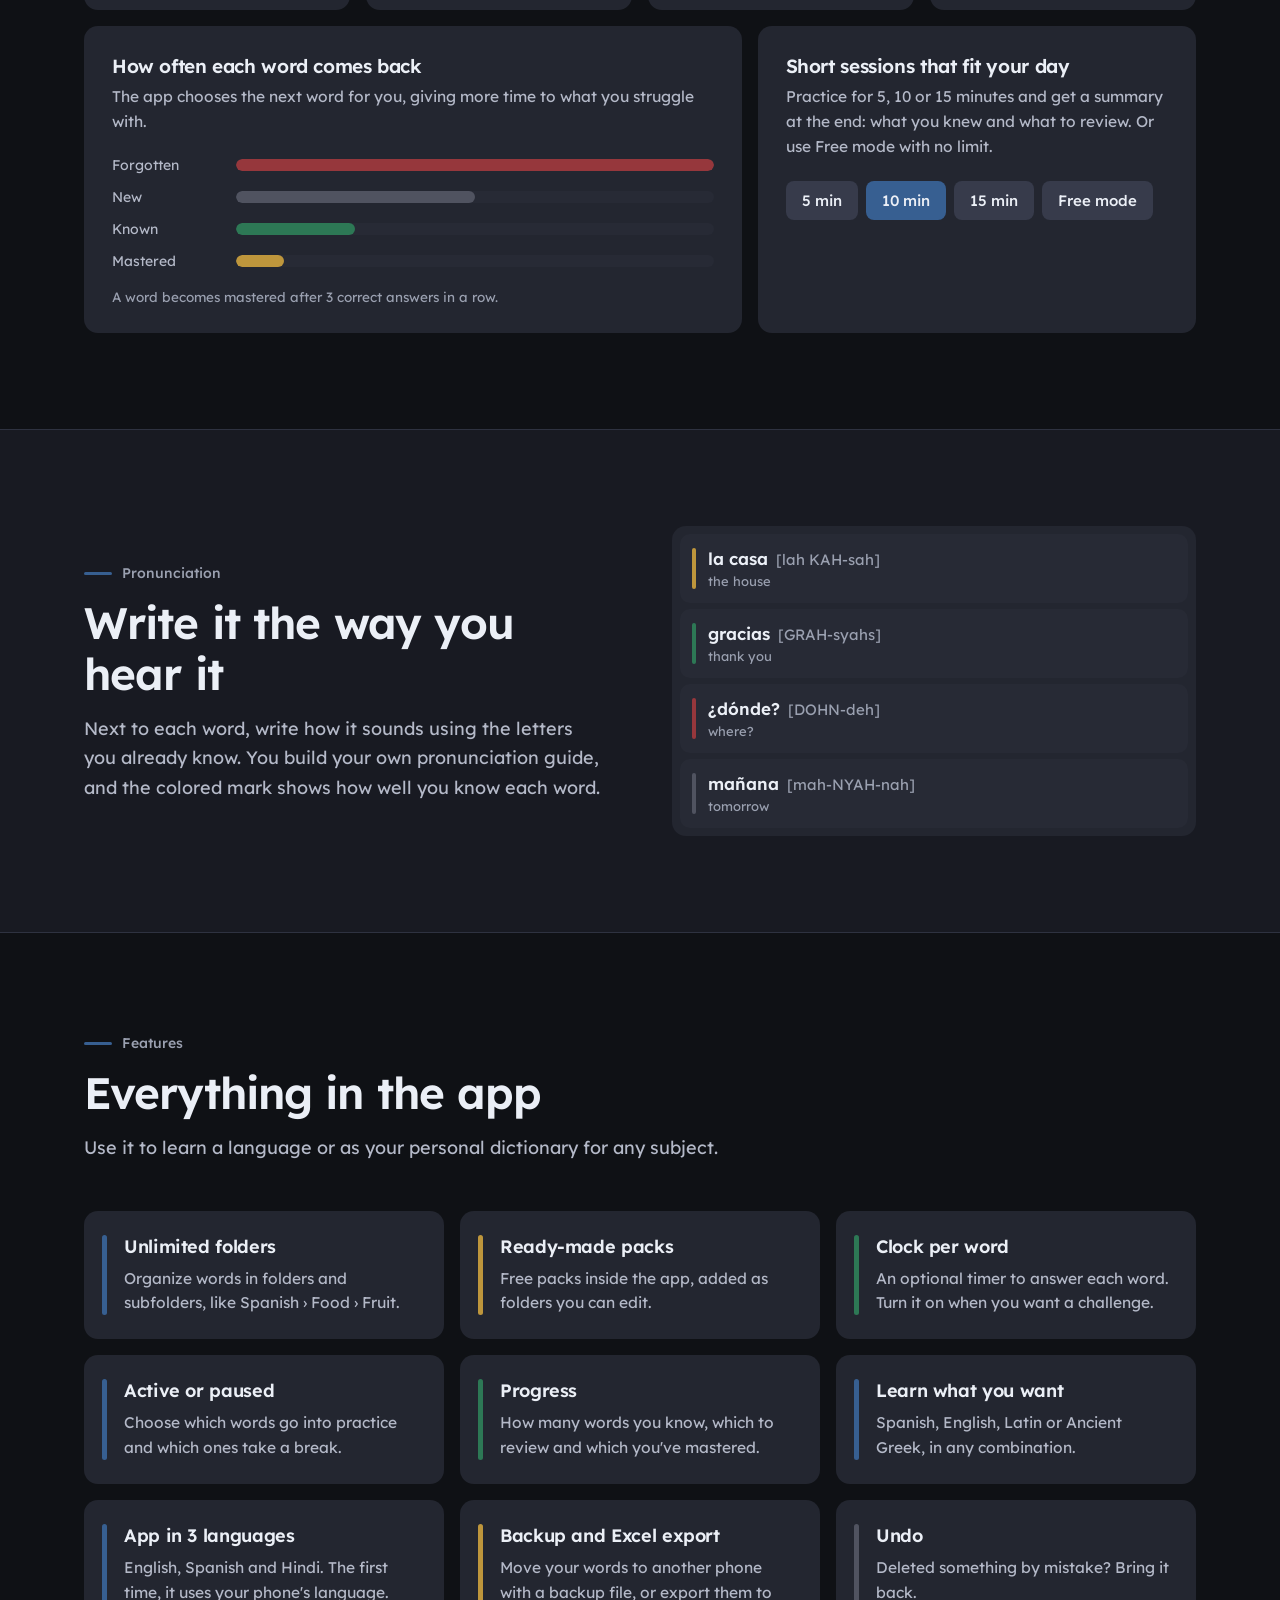
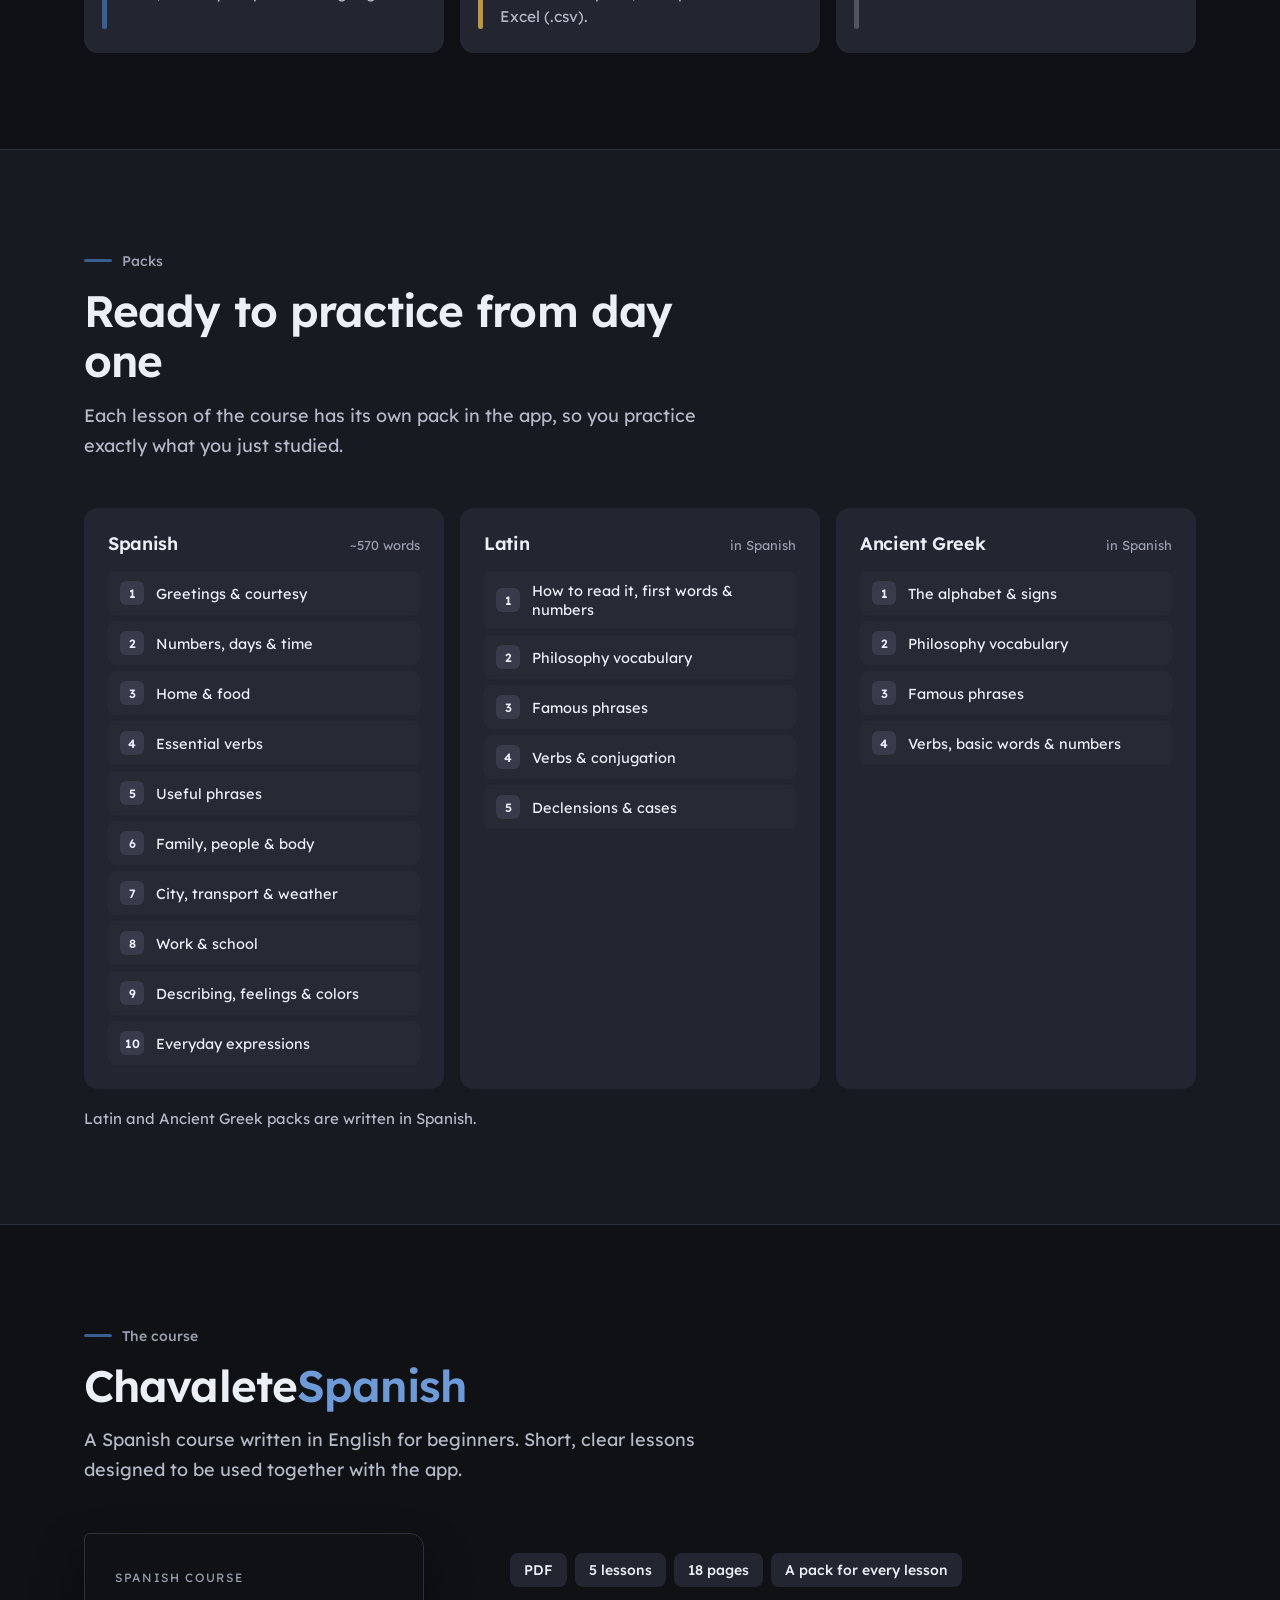
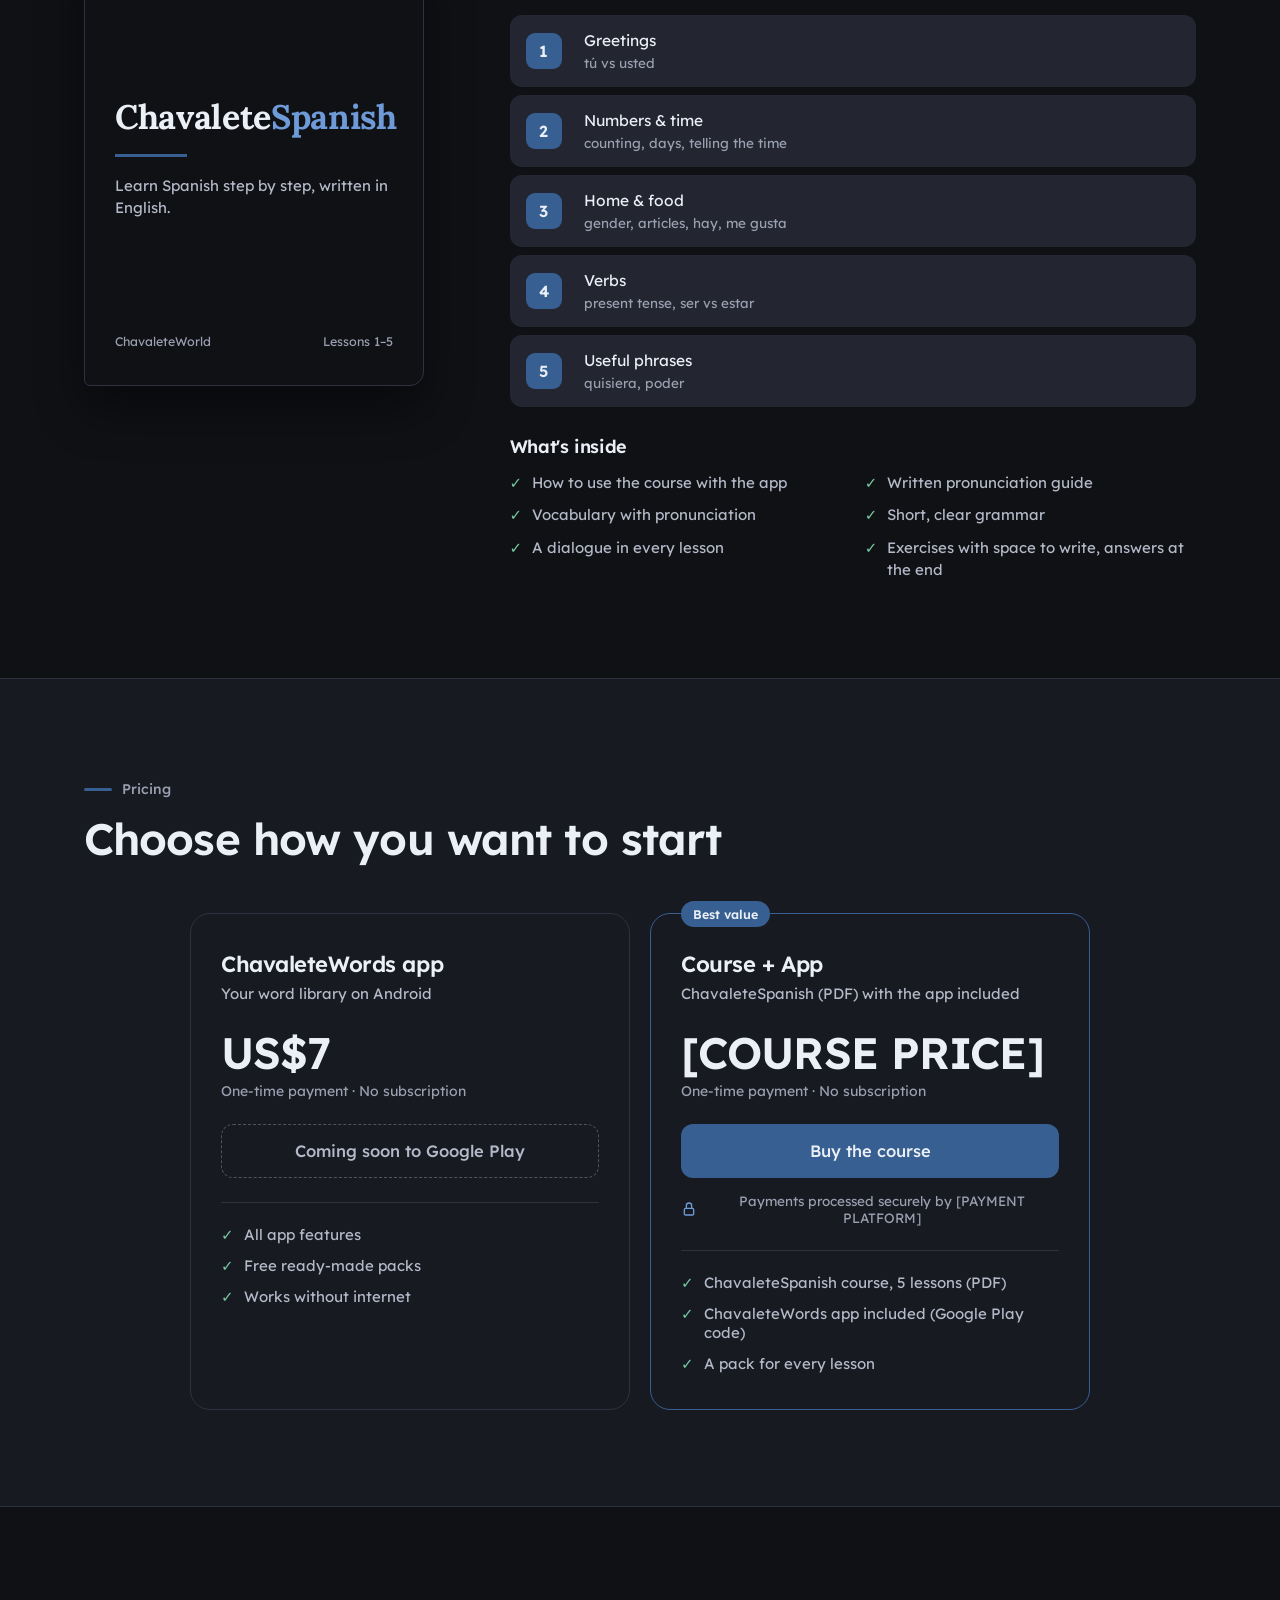
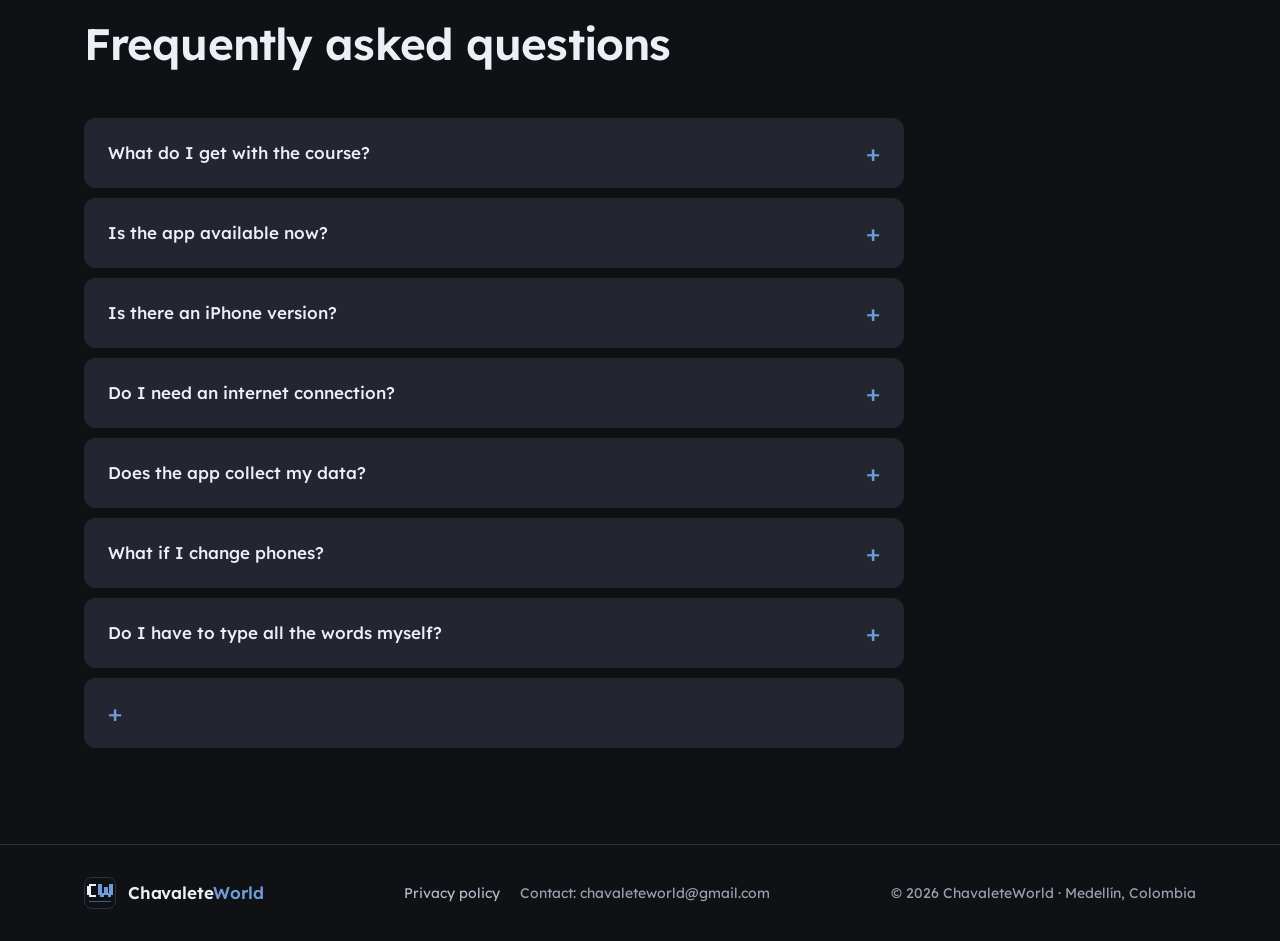
==== commit 755ebac6: "Activación, paquetes nuevos y política" ====
--- a/index.html
+++ b/index.html
@@ -211,15 +211,15 @@
                 </div>
                 <div class="bar-row">
                   <span data-t="st_new"></span>
-                  <div class="bar-track"><span style="width: 60%; background: var(--apagado)"></span></div>
+                  <div class="bar-track"><span style="width: 50%; background: var(--apagado)"></span></div>
                 </div>
                 <div class="bar-row">
                   <span data-t="st_known"></span>
-                  <div class="bar-track"><span style="width: 20%; background: var(--verde)"></span></div>
+                  <div class="bar-track"><span style="width: 25%; background: var(--verde)"></span></div>
                 </div>
                 <div class="bar-row">
                   <span data-t="st_mastered"></span>
-                  <div class="bar-track"><span style="width: 8%; background: var(--dorado)"></span></div>
+                  <div class="bar-track"><span style="width: 10%; background: var(--dorado)"></span></div>
                 </div>
               </div>
               <small data-t="freq_note"></small>
@@ -250,7 +250,7 @@
               <strong>la casa</strong><em>[lah KAH-sah]</em><small>the house</small>
             </div>
             <div class="row" style="--m: #2d7855">
-              <strong>gracias</strong><em>[GRAH-see-ahs]</em><small>thank you</small>
+              <strong>gracias</strong><em>[GRAH-syahs]</em><small>thank you</small>
             </div>
             <div class="row" style="--m: #96373c">
               <strong>¿dónde?</strong><em>[DOHN-deh]</em><small>where?</small>
@@ -264,13 +264,13 @@
               <strong>house</strong><em>[jáus]</em><small>la casa</small>
             </div>
             <div class="row" style="--m: #2d7855">
-              <strong>thank you</strong><em>[zénkiu]</em><small>gracias</small>
+              <strong>thank you</strong><em>[zénk iu]</em><small>gracias</small>
             </div>
             <div class="row" style="--m: #96373c">
-              <strong>water</strong><em>[uórer]</em><small>el agua</small>
+              <strong>water</strong><em>[uóter]</em><small>el agua</small>
             </div>
             <div class="row" style="--m: #505360">
-              <strong>tomorrow</strong><em>[tumórou]</em><small>mañana</small>
+              <strong>tomorrow</strong><em>[tumárou]</em><small>mañana</small>
             </div>
           </div>
         </div>
@@ -335,7 +335,7 @@
             <div class="pack">
               <div class="pack-head">
                 <h3>Spanish</h3>
-                <span>~127 words</span>
+                <span>~570 words</span>
               </div>
               <ol>
                 <li><b>1</b>Greetings &amp; courtesy</li>
@@ -343,6 +343,11 @@
                 <li><b>3</b>Home &amp; food</li>
                 <li><b>4</b>Essential verbs</li>
                 <li><b>5</b>Useful phrases</li>
+                <li><b>6</b>Family, people &amp; body</li>
+                <li><b>7</b>City, transport &amp; weather</li>
+                <li><b>8</b>Work &amp; school</li>
+                <li><b>9</b>Describing, feelings &amp; colors</li>
+                <li><b>10</b>Everyday expressions</li>
               </ol>
             </div>
             <div class="pack">
@@ -351,10 +356,10 @@
                 <span>in Spanish</span>
               </div>
               <ol>
-                <li><b>1</b>How to read it</li>
+                <li><b>1</b>How to read it, first words &amp; numbers</li>
                 <li><b>2</b>Philosophy vocabulary</li>
                 <li><b>3</b>Famous phrases</li>
-                <li><b>4</b>Verbs</li>
+                <li><b>4</b>Verbs &amp; conjugation</li>
                 <li><b>5</b>Declensions &amp; cases</li>
               </ol>
             </div>
@@ -364,10 +369,10 @@
                 <span>in Spanish</span>
               </div>
               <ol>
-                <li><b>1</b>The alphabet</li>
+                <li><b>1</b>The alphabet &amp; signs</li>
                 <li><b>2</b>Philosophy vocabulary</li>
                 <li><b>3</b>Famous phrases</li>
-                <li><b>4</b>Verbs &amp; basic words</li>
+                <li><b>4</b>Verbs, basic words &amp; numbers</li>
               </ol>
             </div>
           </div>
@@ -375,7 +380,7 @@
             <div class="pack">
               <div class="pack-head">
                 <h3>Inglés</h3>
-                <span>~130 palabras</span>
+                <span>~590 palabras</span>
               </div>
               <ol>
                 <li><b>1</b>Saludos y cortesía</li>
@@ -383,6 +388,11 @@
                 <li><b>3</b>La casa y la comida</li>
                 <li><b>4</b>Verbos esenciales</li>
                 <li><b>5</b>Frases útiles</li>
+                <li><b>6</b>Familia, personas y cuerpo</li>
+                <li><b>7</b>Ciudad, transporte y clima</li>
+                <li><b>8</b>Trabajo y estudio</li>
+                <li><b>9</b>Cómo es, cómo me siento y colores</li>
+                <li><b>10</b>Expresiones y phrasal verbs</li>
               </ol>
             </div>
             <div class="pack">
@@ -391,10 +401,10 @@
                 <span>idioma clásico</span>
               </div>
               <ol>
-                <li><b>1</b>Cómo se lee</li>
+                <li><b>1</b>Cómo se lee, primeras palabras y números</li>
                 <li><b>2</b>Vocabulario filosófico</li>
                 <li><b>3</b>Frases célebres</li>
-                <li><b>4</b>Verbos</li>
+                <li><b>4</b>Verbos y conjugación</li>
                 <li><b>5</b>Declinaciones y casos</li>
               </ol>
             </div>
@@ -404,10 +414,10 @@
                 <span>idioma clásico</span>
               </div>
               <ol>
-                <li><b>1</b>Alfabeto</li>
+                <li><b>1</b>Alfabeto y signos</li>
                 <li><b>2</b>Vocabulario filosófico</li>
                 <li><b>3</b>Frases célebres</li>
-                <li><b>4</b>Verbos y palabras básicas</li>
+                <li><b>4</b>Verbos, palabras básicas y números</li>
               </ol>
             </div>
           </div>
@@ -573,6 +583,10 @@
               <summary data-t="q7"></summary>
               <p data-t="a7"></p>
             </details>
+            <details>
+              <summary data-t="q8"></summary>
+              <p data-h="a8"></p>
+            </details>
           </div>
         </div>
       </section>
@@ -585,6 +599,7 @@
           <span>Chavalete<b>World</b></span>
         </a>
         <div class="foot-links">
+          <a href="activar.html" data-t="activate"></a>
           <a href="privacy.html" data-t="privacy"></a>
           <span data-t="contact"></span>
         </div>
